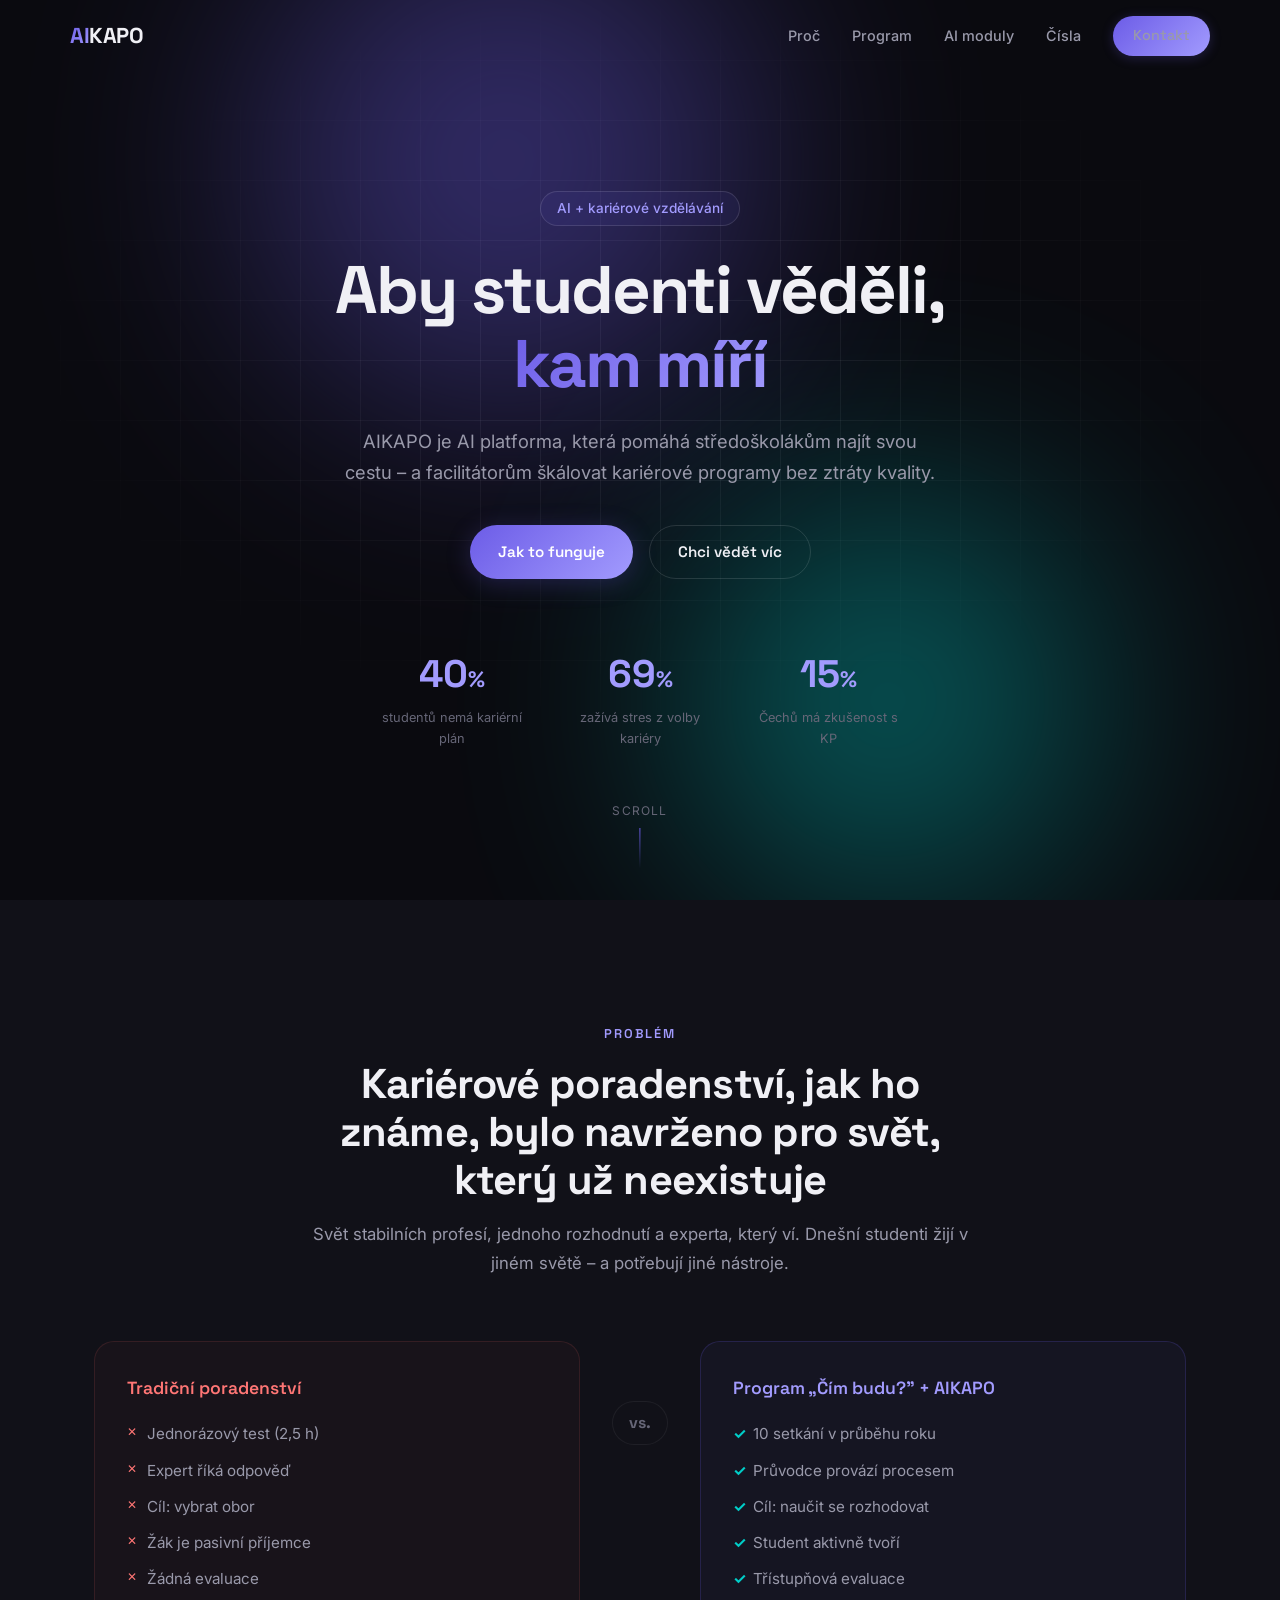
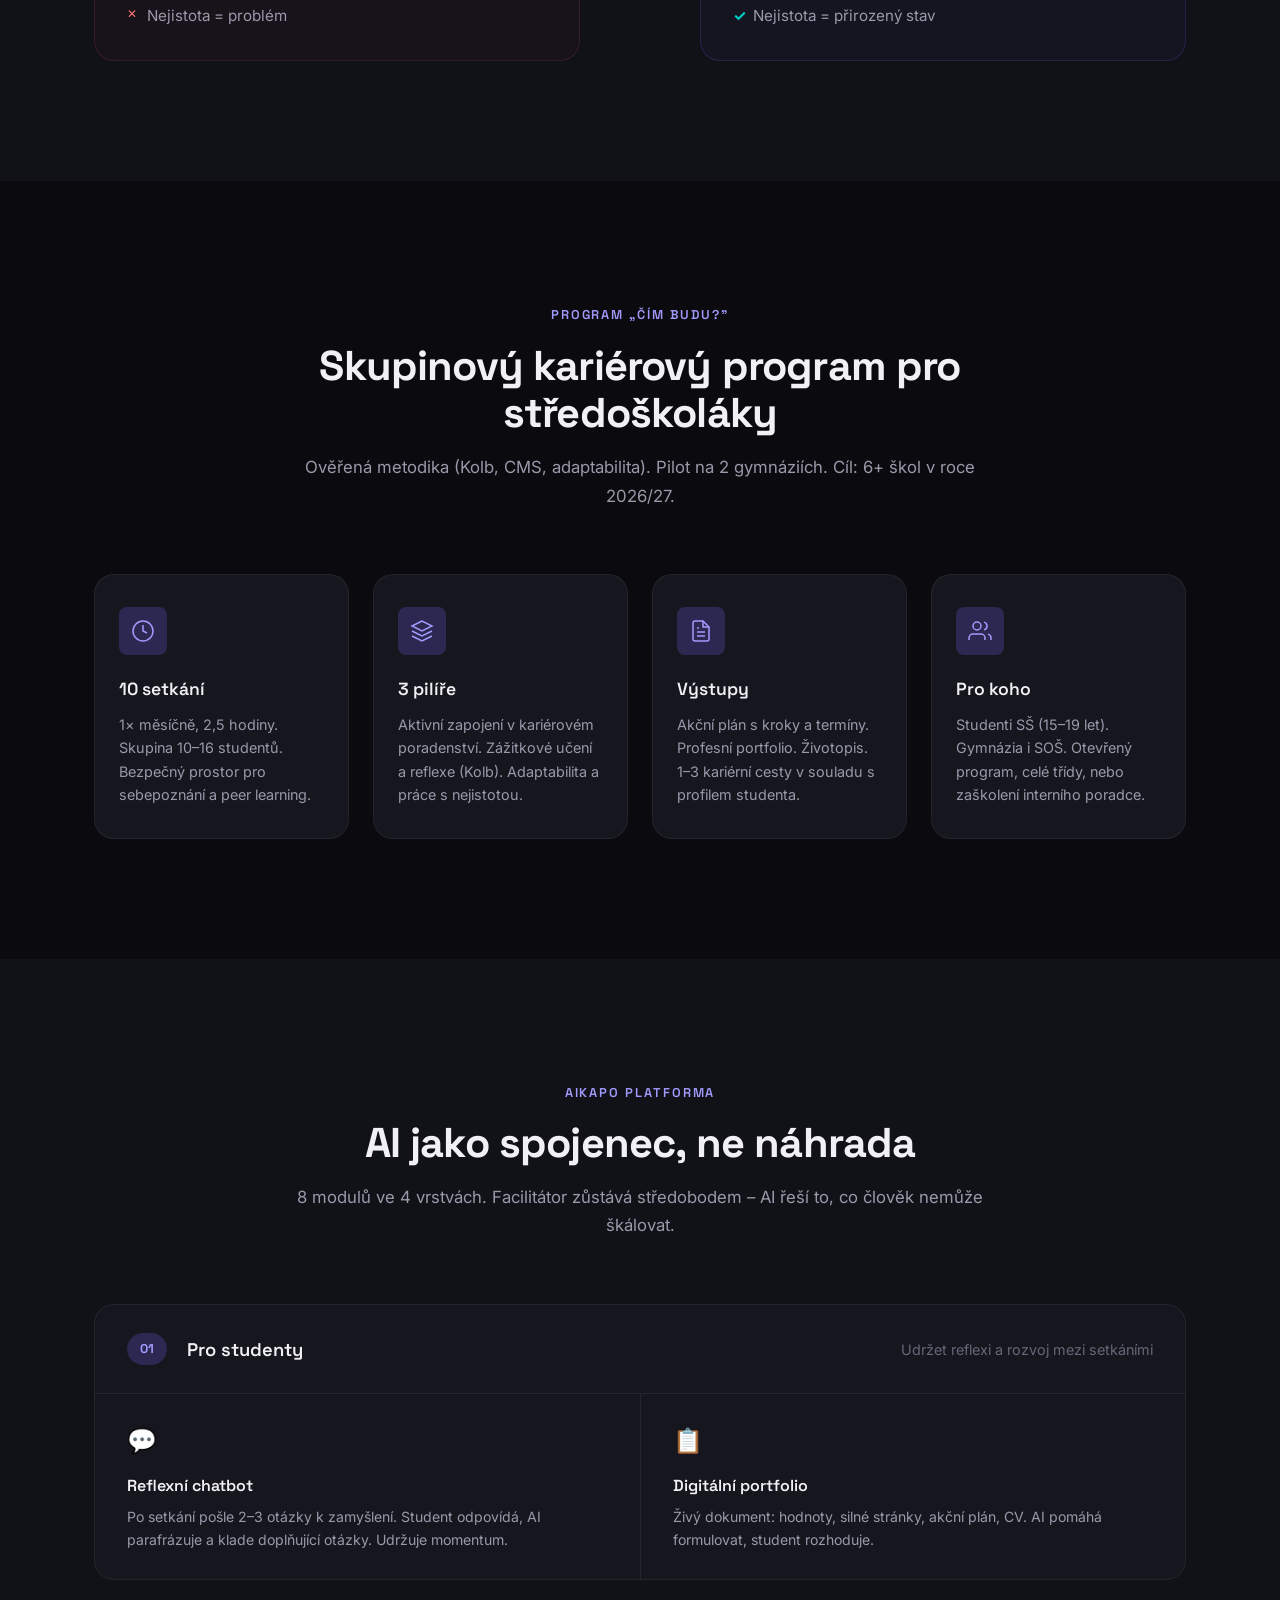
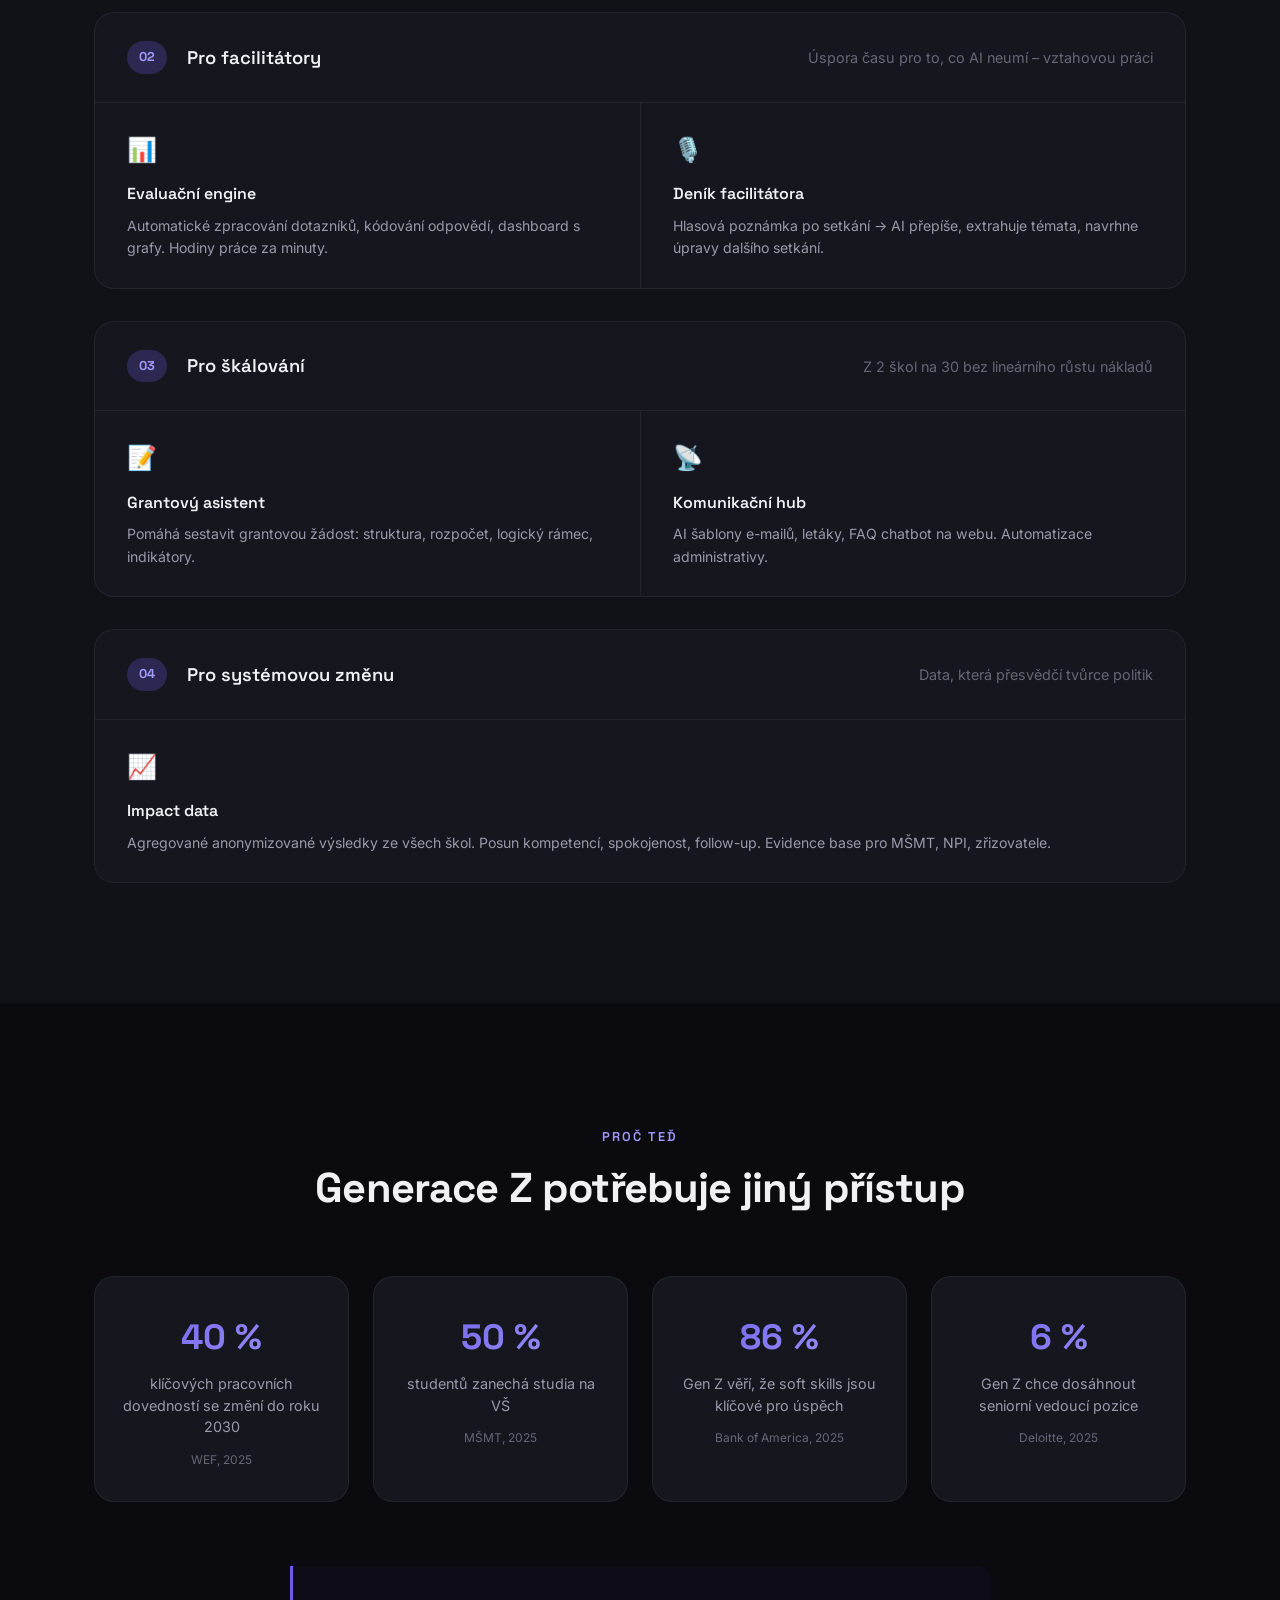
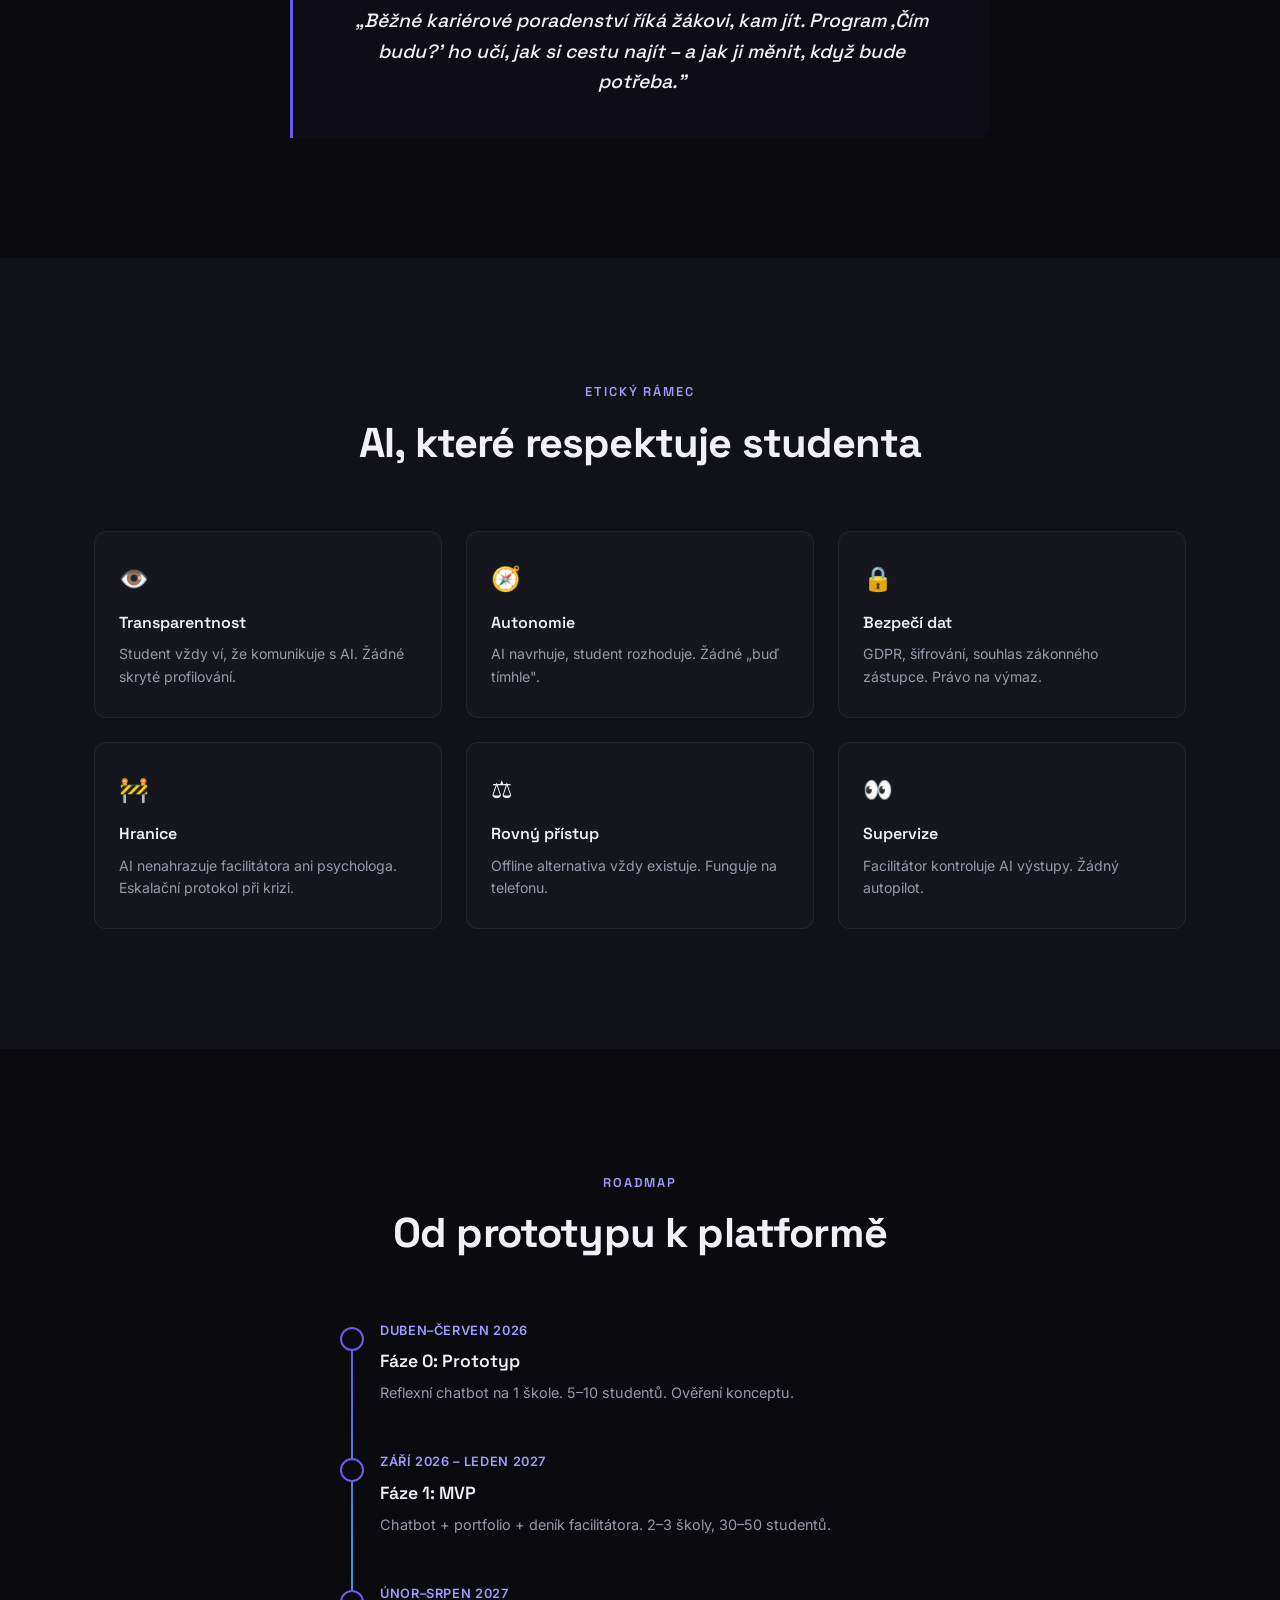
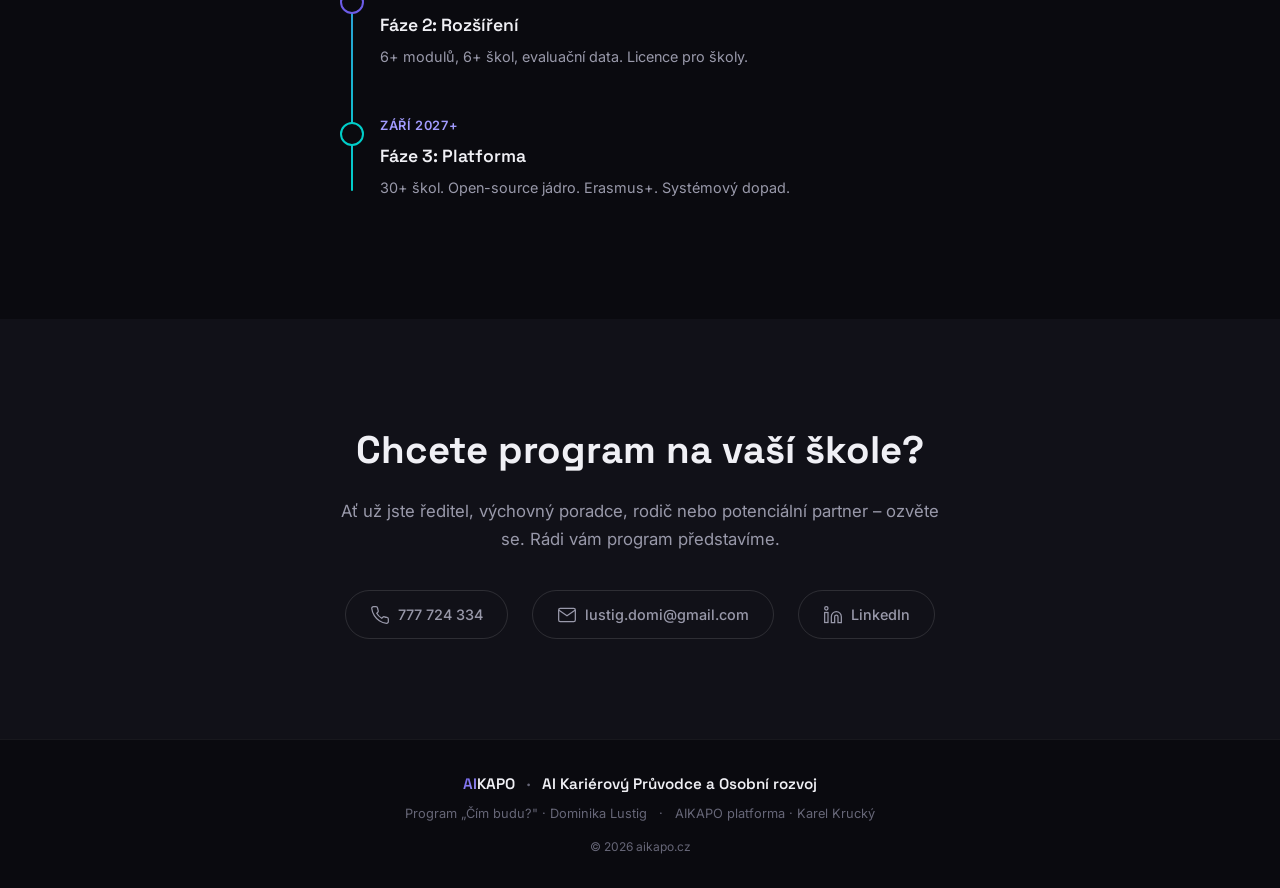
==== index.html @ 7b420b59 "Initial public site: landing + Knowledge Graph Made-with: Cursor" ====
<!DOCTYPE html>
<html lang="cs">

<head>
  <meta charset="UTF-8">
  <meta name="viewport" content="width=device-width, initial-scale=1.0">
  <title>AIKAPO – AI Kariérový Průvodce</title>
  <meta name="description"
    content="AI platforma pro kariérové vzdělávání středoškoláků. Reflexní chatbot, digitální portfolio, evaluace – vše pro program Čím budu? a další.">
  <link rel="preconnect" href="https://fonts.googleapis.com">
  <link rel="preconnect" href="https://fonts.gstatic.com" crossorigin>
  <link
    href="https://fonts.googleapis.com/css2?family=Space+Grotesk:wght@400;500;600;700&family=Inter:wght@400;500;600&display=swap"
    rel="stylesheet">
  <link rel="stylesheet" href="style.css">
</head>

<body>

  <!-- NAV -->
  <nav class="nav" id="nav">
    <div class="nav__inner">
      <a href="#" class="nav__logo">
        <span class="nav__logo-ai">AI</span>KAPO
      </a>
      <div class="nav__links">
        <a href="#problem">Proč</a>
        <a href="#program">Program</a>
        <a href="#moduly">AI moduly</a>
        <a href="#cisla">Čísla</a>
        <a href="#kontakt" class="btn btn--sm">Kontakt</a>
      </div>
      <button class="nav__burger" id="burger" aria-label="Menu">
        <span></span><span></span><span></span>
      </button>
    </div>
    <div class="nav__mobile" id="mobileMenu">
      <a href="#problem">Proč</a>
      <a href="#program">Program</a>
      <a href="#moduly">AI moduly</a>
      <a href="#cisla">Čísla</a>
      <a href="#kontakt">Kontakt</a>
    </div>
  </nav>

  <!-- HERO -->
  <header class="hero" id="hero">
    <div class="hero__bg">
      <div class="hero__grid"></div>
      <div class="hero__glow hero__glow--1"></div>
      <div class="hero__glow hero__glow--2"></div>
    </div>
    <div class="hero__content">
      <div class="hero__badge fade-up">AI + kariérové vzdělávání</div>
      <h1 class="hero__title fade-up">
        Aby studenti věděli,<br>
        <span class="hero__title--accent">kam míří</span>
      </h1>
      <p class="hero__sub fade-up">
        AIKAPO je AI platforma, která pomáhá středoškolákům najít svou cestu – a facilitátorům škálovat kariérové
        programy bez ztráty kvality.
      </p>
      <div class="hero__cta fade-up">
        <a href="#moduly" class="btn btn--primary">Jak to funguje</a>
        <a href="#kontakt" class="btn btn--outline">Chci vědět víc</a>
      </div>
      <div class="hero__stats fade-up">
        <div class="hero__stat">
          <span class="hero__stat-num" data-count="40">0</span><span class="hero__stat-pct">%</span>
          <span class="hero__stat-label">studentů nemá kariérní plán</span>
        </div>
        <div class="hero__stat">
          <span class="hero__stat-num" data-count="69">0</span><span class="hero__stat-pct">%</span>
          <span class="hero__stat-label">zažívá stres z volby kariéry</span>
        </div>
        <div class="hero__stat">
          <span class="hero__stat-num" data-count="15">0</span><span class="hero__stat-pct">%</span>
          <span class="hero__stat-label">Čechů má zkušenost s KP</span>
        </div>
      </div>
    </div>
    <div class="hero__scroll">
      <span>Scroll</span>
      <div class="hero__scroll-line"></div>
    </div>
  </header>

  <!-- PROBLEM -->
  <section class="section section--dark" id="problem">
    <div class="container">
      <div class="section__header fade-up">
        <span class="section__label">Problém</span>
        <h2 class="section__title">Kariérové poradenství, jak ho známe, bylo navrženo pro svět, který už neexistuje</h2>
        <p class="section__sub">Svět stabilních profesí, jednoho rozhodnutí a experta, který ví. Dnešní studenti žijí v
          jiném světě – a potřebují jiné nástroje.</p>
      </div>
      <div class="compare fade-up">
        <div class="compare__col compare__col--old">
          <h3 class="compare__heading">Tradiční poradenství</h3>
          <ul class="compare__list">
            <li>Jednorázový test (2,5 h)</li>
            <li>Expert říká odpověď</li>
            <li>Cíl: vybrat obor</li>
            <li>Žák je pasivní příjemce</li>
            <li>Žádná evaluace</li>
            <li>Nejistota = problém</li>
          </ul>
        </div>
        <div class="compare__divider">
          <span>vs.</span>
        </div>
        <div class="compare__col compare__col--new">
          <h3 class="compare__heading">Program „Čím budu?" + AIKAPO</h3>
          <ul class="compare__list">
            <li>10 setkání v průběhu roku</li>
            <li>Průvodce provází procesem</li>
            <li>Cíl: naučit se rozhodovat</li>
            <li>Student aktivně tvoří</li>
            <li>Třístupňová evaluace</li>
            <li>Nejistota = přirozený stav</li>
          </ul>
        </div>
      </div>
    </div>
  </section>

  <!-- PROGRAM -->
  <section class="section" id="program">
    <div class="container">
      <div class="section__header fade-up">
        <span class="section__label">Program „Čím budu?"</span>
        <h2 class="section__title">Skupinový kariérový program pro středoškoláky</h2>
        <p class="section__sub">Ověřená metodika (Kolb, CMS, adaptabilita). Pilot na 2 gymnáziích. Cíl: 6+ škol v roce
          2026/27.</p>
      </div>
      <div class="pillars fade-up">
        <div class="pillar">
          <div class="pillar__icon">
            <svg viewBox="0 0 24 24" fill="none" stroke="currentColor" stroke-width="1.5">
              <circle cx="12" cy="12" r="10" />
              <path d="M12 6v6l4 2" />
            </svg>
          </div>
          <h3 class="pillar__title">10 setkání</h3>
          <p class="pillar__text">1× měsíčně, 2,5 hodiny. Skupina 10–16 studentů. Bezpečný prostor pro sebepoznání a
            peer learning.</p>
        </div>
        <div class="pillar">
          <div class="pillar__icon">
            <svg viewBox="0 0 24 24" fill="none" stroke="currentColor" stroke-width="1.5">
              <path d="M12 2L2 7l10 5 10-5-10-5z" />
              <path d="M2 17l10 5 10-5" />
              <path d="M2 12l10 5 10-5" />
            </svg>
          </div>
          <h3 class="pillar__title">3 pilíře</h3>
          <p class="pillar__text">Aktivní zapojení v kariérovém poradenství. Zážitkové učení a reflexe (Kolb).
            Adaptabilita a práce s nejistotou.</p>
        </div>
        <div class="pillar">
          <div class="pillar__icon">
            <svg viewBox="0 0 24 24" fill="none" stroke="currentColor" stroke-width="1.5">
              <path d="M14 2H6a2 2 0 0 0-2 2v16a2 2 0 0 0 2 2h12a2 2 0 0 0 2-2V8z" />
              <path d="M14 2v6h6" />
              <path d="M16 13H8" />
              <path d="M16 17H8" />
              <path d="M10 9H8" />
            </svg>
          </div>
          <h3 class="pillar__title">Výstupy</h3>
          <p class="pillar__text">Akční plán s kroky a termíny. Profesní portfolio. Životopis. 1–3 kariérní cesty v
            souladu s profilem studenta.</p>
        </div>
        <div class="pillar">
          <div class="pillar__icon">
            <svg viewBox="0 0 24 24" fill="none" stroke="currentColor" stroke-width="1.5">
              <path d="M17 21v-2a4 4 0 0 0-4-4H5a4 4 0 0 0-4 4v2" />
              <circle cx="9" cy="7" r="4" />
              <path d="M23 21v-2a4 4 0 0 0-3-3.87" />
              <path d="M16 3.13a4 4 0 0 1 0 7.75" />
            </svg>
          </div>
          <h3 class="pillar__title">Pro koho</h3>
          <p class="pillar__text">Studenti SŠ (15–19 let). Gymnázia i SOŠ. Otevřený program, celé třídy, nebo zaškolení
            interního poradce.</p>
        </div>
      </div>
    </div>
  </section>

  <!-- AIKAPO MODULY -->
  <section class="section section--dark" id="moduly">
    <div class="container">
      <div class="section__header fade-up">
        <span class="section__label">AIKAPO platforma</span>
        <h2 class="section__title">AI jako spojenec, ne náhrada</h2>
        <p class="section__sub">8 modulů ve 4 vrstvách. Facilitátor zůstává středobodem – AI řeší to, co člověk nemůže
          škálovat.</p>
      </div>

      <div class="layers fade-up">
        <!-- Vrstva 1 -->
        <div class="layer">
          <div class="layer__header">
            <span class="layer__num">01</span>
            <h3 class="layer__title">Pro studenty</h3>
            <p class="layer__desc">Udržet reflexi a rozvoj mezi setkáními</p>
          </div>
          <div class="layer__modules">
            <div class="module">
              <div class="module__icon">💬</div>
              <h4 class="module__title">Reflexní chatbot</h4>
              <p class="module__text">Po setkání pošle 2–3 otázky k zamyšlení. Student odpovídá, AI parafrázuje a klade
                doplňující otázky. Udržuje momentum.</p>
            </div>
            <div class="module">
              <div class="module__icon">📋</div>
              <h4 class="module__title">Digitální portfolio</h4>
              <p class="module__text">Živý dokument: hodnoty, silné stránky, akční plán, CV. AI pomáhá formulovat,
                student rozhoduje.</p>
            </div>
          </div>
        </div>

        <!-- Vrstva 2 -->
        <div class="layer">
          <div class="layer__header">
            <span class="layer__num">02</span>
            <h3 class="layer__title">Pro facilitátory</h3>
            <p class="layer__desc">Úspora času pro to, co AI neumí – vztahovou práci</p>
          </div>
          <div class="layer__modules">
            <div class="module">
              <div class="module__icon">📊</div>
              <h4 class="module__title">Evaluační engine</h4>
              <p class="module__text">Automatické zpracování dotazníků, kódování odpovědí, dashboard s grafy. Hodiny
                práce za minuty.</p>
            </div>
            <div class="module">
              <div class="module__icon">🎙️</div>
              <h4 class="module__title">Deník facilitátora</h4>
              <p class="module__text">Hlasová poznámka po setkání → AI přepíše, extrahuje témata, navrhne úpravy dalšího
                setkání.</p>
            </div>
          </div>
        </div>

        <!-- Vrstva 3 -->
        <div class="layer">
          <div class="layer__header">
            <span class="layer__num">03</span>
            <h3 class="layer__title">Pro škálování</h3>
            <p class="layer__desc">Z 2 škol na 30 bez lineárního růstu nákladů</p>
          </div>
          <div class="layer__modules">
            <div class="module">
              <div class="module__icon">📝</div>
              <h4 class="module__title">Grantový asistent</h4>
              <p class="module__text">Pomáhá sestavit grantovou žádost: struktura, rozpočet, logický rámec, indikátory.
              </p>
            </div>
            <div class="module">
              <div class="module__icon">📡</div>
              <h4 class="module__title">Komunikační hub</h4>
              <p class="module__text">AI šablony e-mailů, letáky, FAQ chatbot na webu. Automatizace administrativy.</p>
            </div>
          </div>
        </div>

        <!-- Vrstva 4 -->
        <div class="layer">
          <div class="layer__header">
            <span class="layer__num">04</span>
            <h3 class="layer__title">Pro systémovou změnu</h3>
            <p class="layer__desc">Data, která přesvědčí tvůrce politik</p>
          </div>
          <div class="layer__modules">
            <div class="module module--wide">
              <div class="module__icon">📈</div>
              <h4 class="module__title">Impact data</h4>
              <p class="module__text">Agregované anonymizované výsledky ze všech škol. Posun kompetencí, spokojenost,
                follow-up. Evidence base pro MŠMT, NPI, zřizovatele.</p>
            </div>
          </div>
        </div>
      </div>
    </div>
  </section>

  <!-- ČÍSLA / STATS -->
  <section class="section" id="cisla">
    <div class="container">
      <div class="section__header fade-up">
        <span class="section__label">Proč teď</span>
        <h2 class="section__title">Generace Z potřebuje jiný přístup</h2>
      </div>
      <div class="stats-grid fade-up">
        <div class="stat-card">
          <div class="stat-card__num">40 %</div>
          <div class="stat-card__text">klíčových pracovních dovedností se změní do roku 2030</div>
          <div class="stat-card__source">WEF, 2025</div>
        </div>
        <div class="stat-card">
          <div class="stat-card__num">50 %</div>
          <div class="stat-card__text">studentů zanechá studia na VŠ</div>
          <div class="stat-card__source">MŠMT, 2025</div>
        </div>
        <div class="stat-card">
          <div class="stat-card__num">86 %</div>
          <div class="stat-card__text">Gen Z věří, že soft skills jsou klíčové pro úspěch</div>
          <div class="stat-card__source">Bank of America, 2025</div>
        </div>
        <div class="stat-card">
          <div class="stat-card__num">6 %</div>
          <div class="stat-card__text">Gen Z chce dosáhnout seniorní vedoucí pozice</div>
          <div class="stat-card__source">Deloitte, 2025</div>
        </div>
      </div>

      <blockquote class="quote fade-up">
        <p>„Běžné kariérové poradenství říká žákovi, kam jít. Program ‚Čím budu?' ho učí, jak si cestu najít – a jak ji
          měnit, když bude potřeba."</p>
      </blockquote>
    </div>
  </section>

  <!-- ETIKA -->
  <section class="section section--dark" id="etika">
    <div class="container">
      <div class="section__header fade-up">
        <span class="section__label">Etický rámec</span>
        <h2 class="section__title">AI, které respektuje studenta</h2>
      </div>
      <div class="ethics-grid fade-up">
        <div class="ethic">
          <div class="ethic__icon">👁️</div>
          <h4>Transparentnost</h4>
          <p>Student vždy ví, že komunikuje s AI. Žádné skryté profilování.</p>
        </div>
        <div class="ethic">
          <div class="ethic__icon">🧭</div>
          <h4>Autonomie</h4>
          <p>AI navrhuje, student rozhoduje. Žádné „buď tímhle".</p>
        </div>
        <div class="ethic">
          <div class="ethic__icon">🔒</div>
          <h4>Bezpečí dat</h4>
          <p>GDPR, šifrování, souhlas zákonného zástupce. Právo na výmaz.</p>
        </div>
        <div class="ethic">
          <div class="ethic__icon">🚧</div>
          <h4>Hranice</h4>
          <p>AI nenahrazuje facilitátora ani psychologa. Eskalační protokol při krizi.</p>
        </div>
        <div class="ethic">
          <div class="ethic__icon">⚖️</div>
          <h4>Rovný přístup</h4>
          <p>Offline alternativa vždy existuje. Funguje na telefonu.</p>
        </div>
        <div class="ethic">
          <div class="ethic__icon">👀</div>
          <h4>Supervize</h4>
          <p>Facilitátor kontroluje AI výstupy. Žádný autopilot.</p>
        </div>
      </div>
    </div>
  </section>

  <!-- ROADMAP -->
  <section class="section" id="roadmap">
    <div class="container">
      <div class="section__header fade-up">
        <span class="section__label">Roadmap</span>
        <h2 class="section__title">Od prototypu k platformě</h2>
      </div>
      <div class="timeline fade-up">
        <div class="timeline__item">
          <div class="timeline__dot"></div>
          <div class="timeline__content">
            <span class="timeline__date">Duben–červen 2026</span>
            <h4>Fáze 0: Prototyp</h4>
            <p>Reflexní chatbot na 1 škole. 5–10 studentů. Ověření konceptu.</p>
          </div>
        </div>
        <div class="timeline__item">
          <div class="timeline__dot"></div>
          <div class="timeline__content">
            <span class="timeline__date">Září 2026 – leden 2027</span>
            <h4>Fáze 1: MVP</h4>
            <p>Chatbot + portfolio + deník facilitátora. 2–3 školy, 30–50 studentů.</p>
          </div>
        </div>
        <div class="timeline__item">
          <div class="timeline__dot"></div>
          <div class="timeline__content">
            <span class="timeline__date">Únor–srpen 2027</span>
            <h4>Fáze 2: Rozšíření</h4>
            <p>6+ modulů, 6+ škol, evaluační data. Licence pro školy.</p>
          </div>
        </div>
        <div class="timeline__item">
          <div class="timeline__dot"></div>
          <div class="timeline__content">
            <span class="timeline__date">Září 2027+</span>
            <h4>Fáze 3: Platforma</h4>
            <p>30+ škol. Open-source jádro. Erasmus+. Systémový dopad.</p>
          </div>
        </div>
      </div>
    </div>
  </section>

  <!-- KONTAKT -->
  <section class="section section--dark section--cta" id="kontakt">
    <div class="container">
      <div class="cta-block fade-up">
        <h2 class="cta-block__title">Chcete program na vaší škole?</h2>
        <p class="cta-block__text">Ať už jste ředitel, výchovný poradce, rodič nebo potenciální partner – ozvěte se.
          Rádi vám program představíme.</p>
        <div class="cta-block__contacts">
          <a href="tel:+420777724334" class="cta-contact">
            <svg viewBox="0 0 24 24" fill="none" stroke="currentColor" stroke-width="1.5" width="20" height="20">
              <path
                d="M22 16.92v3a2 2 0 0 1-2.18 2 19.79 19.79 0 0 1-8.63-3.07 19.5 19.5 0 0 1-6-6 19.79 19.79 0 0 1-3.07-8.67A2 2 0 0 1 4.11 2h3a2 2 0 0 1 2 1.72 12.84 12.84 0 0 0 .7 2.81 2 2 0 0 1-.45 2.11L8.09 9.91a16 16 0 0 0 6 6l1.27-1.27a2 2 0 0 1 2.11-.45 12.84 12.84 0 0 0 2.81.7A2 2 0 0 1 22 16.92z" />
            </svg>
            777 724 334
          </a>
          <a href="mailto:lustig.domi@gmail.com" class="cta-contact">
            <svg viewBox="0 0 24 24" fill="none" stroke="currentColor" stroke-width="1.5" width="20" height="20">
              <path d="M4 4h16c1.1 0 2 .9 2 2v12c0 1.1-.9 2-2 2H4c-1.1 0-2-.9-2-2V6c0-1.1.9-2 2-2z" />
              <polyline points="22,6 12,13 2,6" />
            </svg>
            lustig.domi@gmail.com
          </a>
          <a href="https://www.linkedin.com/in/dominika-lustig" target="_blank" class="cta-contact">
            <svg viewBox="0 0 24 24" fill="none" stroke="currentColor" stroke-width="1.5" width="20" height="20">
              <path d="M16 8a6 6 0 0 1 6 6v7h-4v-7a2 2 0 0 0-2-2 2 2 0 0 0-2 2v7h-4v-7a6 6 0 0 1 6-6z" />
              <rect x="2" y="9" width="4" height="12" />
              <circle cx="4" cy="4" r="2" />
            </svg>
            LinkedIn
          </a>
        </div>
      </div>
    </div>
  </section>

  <!-- FOOTER -->
  <footer class="footer">
    <div class="container footer__inner">
      <div class="footer__brand">
        <span class="nav__logo-ai">AI</span>KAPO
        <span class="footer__sep">·</span>
        <span>AI Kariérový Průvodce a Osobní rozvoj</span>
      </div>
      <div class="footer__meta">
        <span>Program „Čím budu?" · Dominika Lustig</span>
        <span class="footer__sep">·</span>
        <span>AIKAPO platforma · Karel Krucký</span>
      </div>
      <div class="footer__copy">&copy; 2026 aikapo.cz</div>
    </div>
  </footer>

  <script src="script.js"></script>
</body>

</html>
---- style.css ----
/* ============================================
   AIKAPO – Landing Page Styles
   Modern dark theme with AI/tech aesthetic
   ============================================ */

:root {
  --bg-primary: #0a0a0f;
  --bg-secondary: #111118;
  --bg-card: #16161f;
  --bg-card-hover: #1c1c28;

  --text-primary: #f0f0f5;
  --text-secondary: #9999aa;
  --text-muted: #666677;

  --accent: #6c5ce7;
  --accent-light: #a29bfe;
  --accent-glow: rgba(108, 92, 231, 0.25);
  --accent-gradient: linear-gradient(135deg, #6c5ce7, #a29bfe);

  --green: #00cec9;
  --green-glow: rgba(0, 206, 201, 0.2);

  --border: rgba(255, 255, 255, 0.06);
  --border-hover: rgba(255, 255, 255, 0.12);

  --radius: 12px;
  --radius-lg: 20px;
  --radius-sm: 8px;

  --font-display: 'Space Grotesk', system-ui, sans-serif;
  --font-body: 'Inter', system-ui, sans-serif;

  --max-width: 1140px;
  --section-pad: 120px;
}

*,
*::before,
*::after {
  margin: 0;
  padding: 0;
  box-sizing: border-box;
}

html {
  scroll-behavior: smooth;
  -webkit-font-smoothing: antialiased;
  -moz-osx-font-smoothing: grayscale;
}

body {
  font-family: var(--font-body);
  background: var(--bg-primary);
  color: var(--text-primary);
  line-height: 1.6;
  overflow-x: hidden;
}

a {
  color: inherit;
  text-decoration: none;
}

img {
  max-width: 100%;
  display: block;
}

.container {
  max-width: var(--max-width);
  margin: 0 auto;
  padding: 0 24px;
}

/* ---- NAV ---- */

.nav {
  position: fixed;
  top: 0;
  left: 0;
  right: 0;
  z-index: 100;
  padding: 0 24px;
  transition: background 0.3s, backdrop-filter 0.3s, box-shadow 0.3s;
}

.nav--scrolled {
  background: rgba(10, 10, 15, 0.85);
  backdrop-filter: blur(20px);
  box-shadow: 0 1px 0 var(--border);
}

.nav__inner {
  max-width: var(--max-width);
  margin: 0 auto;
  display: flex;
  align-items: center;
  justify-content: space-between;
  height: 72px;
}

.nav__logo {
  font-family: var(--font-display);
  font-size: 1.35rem;
  font-weight: 700;
  letter-spacing: -0.02em;
}

.nav__logo-ai {
  background: var(--accent-gradient);
  -webkit-background-clip: text;
  -webkit-text-fill-color: transparent;
  background-clip: text;
}

.nav__links {
  display: flex;
  align-items: center;
  gap: 32px;
}

.nav__links a {
  font-size: 0.9rem;
  color: var(--text-secondary);
  transition: color 0.2s;
  font-weight: 500;
}

.nav__links a:hover {
  color: var(--text-primary);
}

.nav__burger {
  display: none;
  flex-direction: column;
  gap: 5px;
  background: none;
  border: none;
  cursor: pointer;
  padding: 4px;
}

.nav__burger span {
  display: block;
  width: 22px;
  height: 2px;
  background: var(--text-primary);
  border-radius: 2px;
  transition: transform 0.3s, opacity 0.3s;
}

.nav__burger.active span:nth-child(1) {
  transform: translateY(7px) rotate(45deg);
}

.nav__burger.active span:nth-child(2) {
  opacity: 0;
}

.nav__burger.active span:nth-child(3) {
  transform: translateY(-7px) rotate(-45deg);
}

.nav__mobile {
  display: none;
  flex-direction: column;
  gap: 16px;
  padding: 24px;
  background: var(--bg-secondary);
  border-top: 1px solid var(--border);
}

.nav__mobile.active {
  display: flex;
}

.nav__mobile a {
  font-size: 1rem;
  color: var(--text-secondary);
  font-weight: 500;
}

/* ---- BUTTONS ---- */

.btn {
  display: inline-flex;
  align-items: center;
  gap: 8px;
  font-family: var(--font-display);
  font-weight: 600;
  font-size: 0.95rem;
  border-radius: 50px;
  padding: 14px 28px;
  transition: all 0.25s;
  cursor: pointer;
  border: none;
}

.btn--primary {
  background: var(--accent-gradient);
  color: #fff;
  box-shadow: 0 4px 24px var(--accent-glow);
}

.btn--primary:hover {
  transform: translateY(-2px);
  box-shadow: 0 8px 32px var(--accent-glow);
}

.btn--outline {
  background: transparent;
  color: var(--text-primary);
  border: 1px solid var(--border-hover);
}

.btn--outline:hover {
  border-color: var(--accent-light);
  color: var(--accent-light);
}

.btn--sm {
  padding: 8px 20px;
  font-size: 0.85rem;
  background: var(--accent-gradient);
  color: #fff;
  border-radius: 50px;
  box-shadow: 0 2px 12px var(--accent-glow);
}

.btn--sm:hover {
  transform: translateY(-1px);
  box-shadow: 0 4px 20px var(--accent-glow);
}

/* ---- HERO ---- */

.hero {
  position: relative;
  min-height: 100vh;
  display: flex;
  align-items: center;
  justify-content: center;
  padding: 120px 24px 80px;
  overflow: hidden;
}

.hero__bg {
  position: absolute;
  inset: 0;
  z-index: 0;
}

.hero__grid {
  position: absolute;
  inset: 0;
  background-image:
    linear-gradient(var(--border) 1px, transparent 1px),
    linear-gradient(90deg, var(--border) 1px, transparent 1px);
  background-size: 60px 60px;
  mask-image: radial-gradient(ellipse 70% 60% at 50% 40%, black 20%, transparent 70%);
  -webkit-mask-image: radial-gradient(ellipse 70% 60% at 50% 40%, black 20%, transparent 70%);
}

.hero__glow {
  position: absolute;
  border-radius: 50%;
  filter: blur(120px);
  opacity: 0.4;
}

.hero__glow--1 {
  width: 500px;
  height: 500px;
  background: var(--accent);
  top: -10%;
  left: 20%;
  animation: float 12s ease-in-out infinite;
}

.hero__glow--2 {
  width: 400px;
  height: 400px;
  background: var(--green);
  bottom: 0;
  right: 15%;
  animation: float 15s ease-in-out infinite reverse;
}

@keyframes float {

  0%,
  100% {
    transform: translate(0, 0);
  }

  50% {
    transform: translate(30px, -20px);
  }
}

.hero__content {
  position: relative;
  z-index: 1;
  text-align: center;
  max-width: 800px;
}

.hero__badge {
  display: inline-block;
  padding: 6px 16px;
  border-radius: 50px;
  border: 1px solid var(--border-hover);
  font-size: 0.85rem;
  color: var(--accent-light);
  font-weight: 500;
  margin-bottom: 28px;
  background: rgba(108, 92, 231, 0.08);
}

.hero__title {
  font-family: var(--font-display);
  font-size: clamp(2.5rem, 6vw, 4.2rem);
  font-weight: 700;
  line-height: 1.1;
  letter-spacing: -0.03em;
  margin-bottom: 24px;
}

.hero__title--accent {
  background: var(--accent-gradient);
  -webkit-background-clip: text;
  -webkit-text-fill-color: transparent;
  background-clip: text;
}

.hero__sub {
  font-size: 1.15rem;
  color: var(--text-secondary);
  max-width: 600px;
  margin: 0 auto 36px;
  line-height: 1.7;
}

.hero__cta {
  display: flex;
  gap: 16px;
  justify-content: center;
  flex-wrap: wrap;
  margin-bottom: 64px;
}

.hero__stats {
  display: flex;
  justify-content: center;
  gap: 48px;
  flex-wrap: wrap;
}

.hero__stat {
  text-align: center;
}

.hero__stat-num {
  font-family: var(--font-display);
  font-size: 2.4rem;
  font-weight: 700;
  color: var(--accent-light);
}

.hero__stat-pct {
  font-family: var(--font-display);
  font-size: 1.4rem;
  font-weight: 700;
  color: var(--accent-light);
}

.hero__stat-label {
  display: block;
  font-size: 0.8rem;
  color: var(--text-muted);
  margin-top: 4px;
  max-width: 140px;
}

.hero__scroll {
  position: absolute;
  bottom: 32px;
  left: 50%;
  transform: translateX(-50%);
  display: flex;
  flex-direction: column;
  align-items: center;
  gap: 8px;
  color: var(--text-muted);
  font-size: 0.75rem;
  letter-spacing: 0.1em;
  text-transform: uppercase;
}

.hero__scroll-line {
  width: 1px;
  height: 40px;
  background: linear-gradient(to bottom, var(--accent), transparent);
  animation: scrollPulse 2s ease-in-out infinite;
}

@keyframes scrollPulse {

  0%,
  100% {
    opacity: 1;
    transform: scaleY(1);
  }

  50% {
    opacity: 0.4;
    transform: scaleY(0.6);
  }
}

/* ---- SECTIONS ---- */

.section {
  padding: var(--section-pad) 0;
}

.section--dark {
  background: var(--bg-secondary);
}

.section__header {
  text-align: center;
  max-width: 700px;
  margin: 0 auto 64px;
}

.section__label {
  display: inline-block;
  font-family: var(--font-display);
  font-size: 0.8rem;
  font-weight: 600;
  text-transform: uppercase;
  letter-spacing: 0.15em;
  color: var(--accent-light);
  margin-bottom: 16px;
}

.section__title {
  font-family: var(--font-display);
  font-size: clamp(1.8rem, 4vw, 2.6rem);
  font-weight: 700;
  line-height: 1.15;
  letter-spacing: -0.02em;
  margin-bottom: 16px;
}

.section__sub {
  font-size: 1.05rem;
  color: var(--text-secondary);
  line-height: 1.7;
}

/* ---- COMPARE ---- */

.compare {
  display: grid;
  grid-template-columns: 1fr auto 1fr;
  gap: 32px;
  align-items: start;
}

.compare__col {
  padding: 32px;
  border-radius: var(--radius-lg);
  border: 1px solid var(--border);
}

.compare__col--old {
  background: rgba(255, 100, 100, 0.03);
  border-color: rgba(255, 100, 100, 0.12);
}

.compare__col--new {
  background: rgba(108, 92, 231, 0.05);
  border-color: rgba(108, 92, 231, 0.2);
}

.compare__heading {
  font-family: var(--font-display);
  font-size: 1.1rem;
  font-weight: 600;
  margin-bottom: 20px;
}

.compare__col--old .compare__heading {
  color: #ff7675;
}

.compare__col--new .compare__heading {
  color: var(--accent-light);
}

.compare__list {
  list-style: none;
  display: flex;
  flex-direction: column;
  gap: 12px;
}

.compare__list li {
  font-size: 0.95rem;
  color: var(--text-secondary);
  padding-left: 20px;
  position: relative;
}

.compare__col--old .compare__list li::before {
  content: '✕';
  position: absolute;
  left: 0;
  color: #ff7675;
  font-size: 0.75rem;
}

.compare__col--new .compare__list li::before {
  content: '✓';
  position: absolute;
  left: 0;
  color: var(--green);
  font-weight: 700;
}

.compare__divider {
  display: flex;
  align-items: center;
  justify-content: center;
  padding-top: 60px;
}

.compare__divider span {
  font-family: var(--font-display);
  font-weight: 700;
  font-size: 1rem;
  color: var(--text-muted);
  background: var(--bg-secondary);
  padding: 8px 16px;
  border-radius: 50px;
  border: 1px solid var(--border);
}

/* ---- PILLARS ---- */

.pillars {
  display: grid;
  grid-template-columns: repeat(4, 1fr);
  gap: 24px;
}

.pillar {
  padding: 32px 24px;
  border-radius: var(--radius-lg);
  border: 1px solid var(--border);
  background: var(--bg-card);
  transition: border-color 0.3s, transform 0.3s;
}

.pillar:hover {
  border-color: var(--border-hover);
  transform: translateY(-4px);
}

.pillar__icon {
  width: 48px;
  height: 48px;
  display: flex;
  align-items: center;
  justify-content: center;
  border-radius: var(--radius-sm);
  background: var(--accent-glow);
  color: var(--accent-light);
  margin-bottom: 20px;
}

.pillar__icon svg {
  width: 24px;
  height: 24px;
}

.pillar__title {
  font-family: var(--font-display);
  font-size: 1.1rem;
  font-weight: 600;
  margin-bottom: 10px;
}

.pillar__text {
  font-size: 0.9rem;
  color: var(--text-secondary);
  line-height: 1.6;
}

/* ---- LAYERS & MODULES ---- */

.layers {
  display: flex;
  flex-direction: column;
  gap: 32px;
}

.layer {
  border-radius: var(--radius-lg);
  border: 1px solid var(--border);
  overflow: hidden;
  background: var(--bg-card);
}

.layer__header {
  padding: 28px 32px;
  display: flex;
  align-items: center;
  gap: 20px;
  border-bottom: 1px solid var(--border);
}

.layer__num {
  font-family: var(--font-display);
  font-size: 0.8rem;
  font-weight: 700;
  color: var(--accent-light);
  background: var(--accent-glow);
  padding: 6px 12px;
  border-radius: 50px;
  min-width: 40px;
  text-align: center;
}

.layer__title {
  font-family: var(--font-display);
  font-size: 1.15rem;
  font-weight: 600;
}

.layer__desc {
  font-size: 0.9rem;
  color: var(--text-muted);
  margin-left: auto;
}

.layer__modules {
  display: grid;
  grid-template-columns: repeat(2, 1fr);
  gap: 1px;
  background: var(--border);
}

.module {
  padding: 28px 32px;
  background: var(--bg-card);
  transition: background 0.2s;
}

.module:hover {
  background: var(--bg-card-hover);
}

.module--wide {
  grid-column: 1 / -1;
}

.module__icon {
  font-size: 1.5rem;
  margin-bottom: 12px;
}

.module__title {
  font-family: var(--font-display);
  font-size: 1rem;
  font-weight: 600;
  margin-bottom: 8px;
}

.module__text {
  font-size: 0.88rem;
  color: var(--text-secondary);
  line-height: 1.6;
}

/* ---- STATS GRID ---- */

.stats-grid {
  display: grid;
  grid-template-columns: repeat(4, 1fr);
  gap: 24px;
  margin-bottom: 64px;
}

.stat-card {
  padding: 32px 24px;
  border-radius: var(--radius-lg);
  border: 1px solid var(--border);
  background: var(--bg-card);
  text-align: center;
  transition: border-color 0.3s, transform 0.3s;
}

.stat-card:hover {
  border-color: var(--accent-glow);
  transform: translateY(-4px);
}

.stat-card__num {
  font-family: var(--font-display);
  font-size: 2.2rem;
  font-weight: 700;
  background: var(--accent-gradient);
  -webkit-background-clip: text;
  -webkit-text-fill-color: transparent;
  background-clip: text;
  margin-bottom: 8px;
}

.stat-card__text {
  font-size: 0.9rem;
  color: var(--text-secondary);
  line-height: 1.5;
  margin-bottom: 12px;
}

.stat-card__source {
  font-size: 0.75rem;
  color: var(--text-muted);
}

/* ---- QUOTE ---- */

.quote {
  text-align: center;
  max-width: 700px;
  margin: 0 auto;
  padding: 40px;
  border-left: 3px solid var(--accent);
  border-radius: 0 var(--radius) var(--radius) 0;
  background: rgba(108, 92, 231, 0.04);
}

.quote p {
  font-family: var(--font-display);
  font-size: 1.2rem;
  font-weight: 500;
  line-height: 1.6;
  color: var(--text-primary);
  font-style: italic;
}

/* ---- ETHICS ---- */

.ethics-grid {
  display: grid;
  grid-template-columns: repeat(3, 1fr);
  gap: 24px;
}

.ethic {
  padding: 28px 24px;
  border-radius: var(--radius);
  border: 1px solid var(--border);
  background: var(--bg-card);
  transition: border-color 0.3s;
}

.ethic:hover {
  border-color: var(--border-hover);
}

.ethic__icon {
  font-size: 1.5rem;
  margin-bottom: 12px;
}

.ethic h4 {
  font-family: var(--font-display);
  font-size: 1rem;
  font-weight: 600;
  margin-bottom: 8px;
}

.ethic p {
  font-size: 0.88rem;
  color: var(--text-secondary);
  line-height: 1.6;
}

/* ---- TIMELINE ---- */

.timeline {
  position: relative;
  max-width: 600px;
  margin: 0 auto;
  padding-left: 40px;
}

.timeline::before {
  content: '';
  position: absolute;
  left: 11px;
  top: 8px;
  bottom: 8px;
  width: 2px;
  background: linear-gradient(to bottom, var(--accent), var(--green));
  border-radius: 2px;
}

.timeline__item {
  position: relative;
  padding-bottom: 48px;
}

.timeline__item:last-child {
  padding-bottom: 0;
}

.timeline__dot {
  position: absolute;
  left: -40px;
  top: 6px;
  width: 24px;
  height: 24px;
  border-radius: 50%;
  background: var(--bg-primary);
  border: 2px solid var(--accent);
  z-index: 1;
}

.timeline__item:last-child .timeline__dot {
  border-color: var(--green);
}

.timeline__date {
  font-size: 0.8rem;
  font-weight: 600;
  color: var(--accent-light);
  text-transform: uppercase;
  letter-spacing: 0.05em;
  display: block;
  margin-bottom: 6px;
}

.timeline__content h4 {
  font-family: var(--font-display);
  font-size: 1.1rem;
  font-weight: 600;
  margin-bottom: 6px;
}

.timeline__content p {
  font-size: 0.9rem;
  color: var(--text-secondary);
  line-height: 1.6;
}

/* ---- CTA ---- */

.section--cta {
  padding: 100px 0;
}

.cta-block {
  text-align: center;
  max-width: 600px;
  margin: 0 auto;
}

.cta-block__title {
  font-family: var(--font-display);
  font-size: clamp(1.8rem, 4vw, 2.4rem);
  font-weight: 700;
  margin-bottom: 16px;
}

.cta-block__text {
  font-size: 1.05rem;
  color: var(--text-secondary);
  line-height: 1.7;
  margin-bottom: 36px;
}

.cta-block__contacts {
  display: flex;
  justify-content: center;
  gap: 24px;
  flex-wrap: wrap;
}

.cta-contact {
  display: inline-flex;
  align-items: center;
  gap: 8px;
  padding: 12px 24px;
  border-radius: 50px;
  border: 1px solid var(--border-hover);
  font-size: 0.9rem;
  font-weight: 500;
  color: var(--text-secondary);
  transition: all 0.25s;
}

.cta-contact:hover {
  border-color: var(--accent-light);
  color: var(--accent-light);
  background: var(--accent-glow);
}

.cta-contact svg {
  flex-shrink: 0;
}

/* ---- FOOTER ---- */

.footer {
  padding: 32px 0;
  border-top: 1px solid var(--border);
}

.footer__inner {
  display: flex;
  flex-direction: column;
  align-items: center;
  gap: 8px;
  text-align: center;
}

.footer__brand {
  font-family: var(--font-display);
  font-size: 0.95rem;
  font-weight: 600;
}

.footer__meta {
  font-size: 0.8rem;
  color: var(--text-muted);
}

.footer__sep {
  margin: 0 8px;
  color: var(--text-muted);
}

.footer__copy {
  font-size: 0.75rem;
  color: var(--text-muted);
  margin-top: 4px;
}

/* ---- ANIMATIONS ---- */

.fade-up {
  opacity: 0;
  transform: translateY(30px);
  transition: opacity 0.7s ease, transform 0.7s ease;
}

.fade-up.visible {
  opacity: 1;
  transform: translateY(0);
}

/* ---- RESPONSIVE ---- */

@media (max-width: 900px) {
  :root {
    --section-pad: 80px;
  }

  .nav__links {
    display: none;
  }

  .nav__burger {
    display: flex;
  }

  .compare {
    grid-template-columns: 1fr;
    gap: 16px;
  }

  .compare__divider {
    padding-top: 0;
  }

  .pillars {
    grid-template-columns: repeat(2, 1fr);
  }

  .stats-grid {
    grid-template-columns: repeat(2, 1fr);
  }

  .ethics-grid {
    grid-template-columns: repeat(2, 1fr);
  }

  .layer__header {
    flex-wrap: wrap;
    gap: 8px;
  }

  .layer__desc {
    margin-left: 0;
    width: 100%;
  }

  .layer__modules {
    grid-template-columns: 1fr;
  }
}

@media (max-width: 600px) {
  :root {
    --section-pad: 60px;
  }

  .hero {
    padding: 100px 20px 60px;
  }

  .hero__stats {
    gap: 24px;
  }

  .pillars {
    grid-template-columns: 1fr;
  }

  .stats-grid {
    grid-template-columns: 1fr;
  }

  .ethics-grid {
    grid-template-columns: 1fr;
  }

  .cta-block__contacts {
    flex-direction: column;
    align-items: center;
  }
}
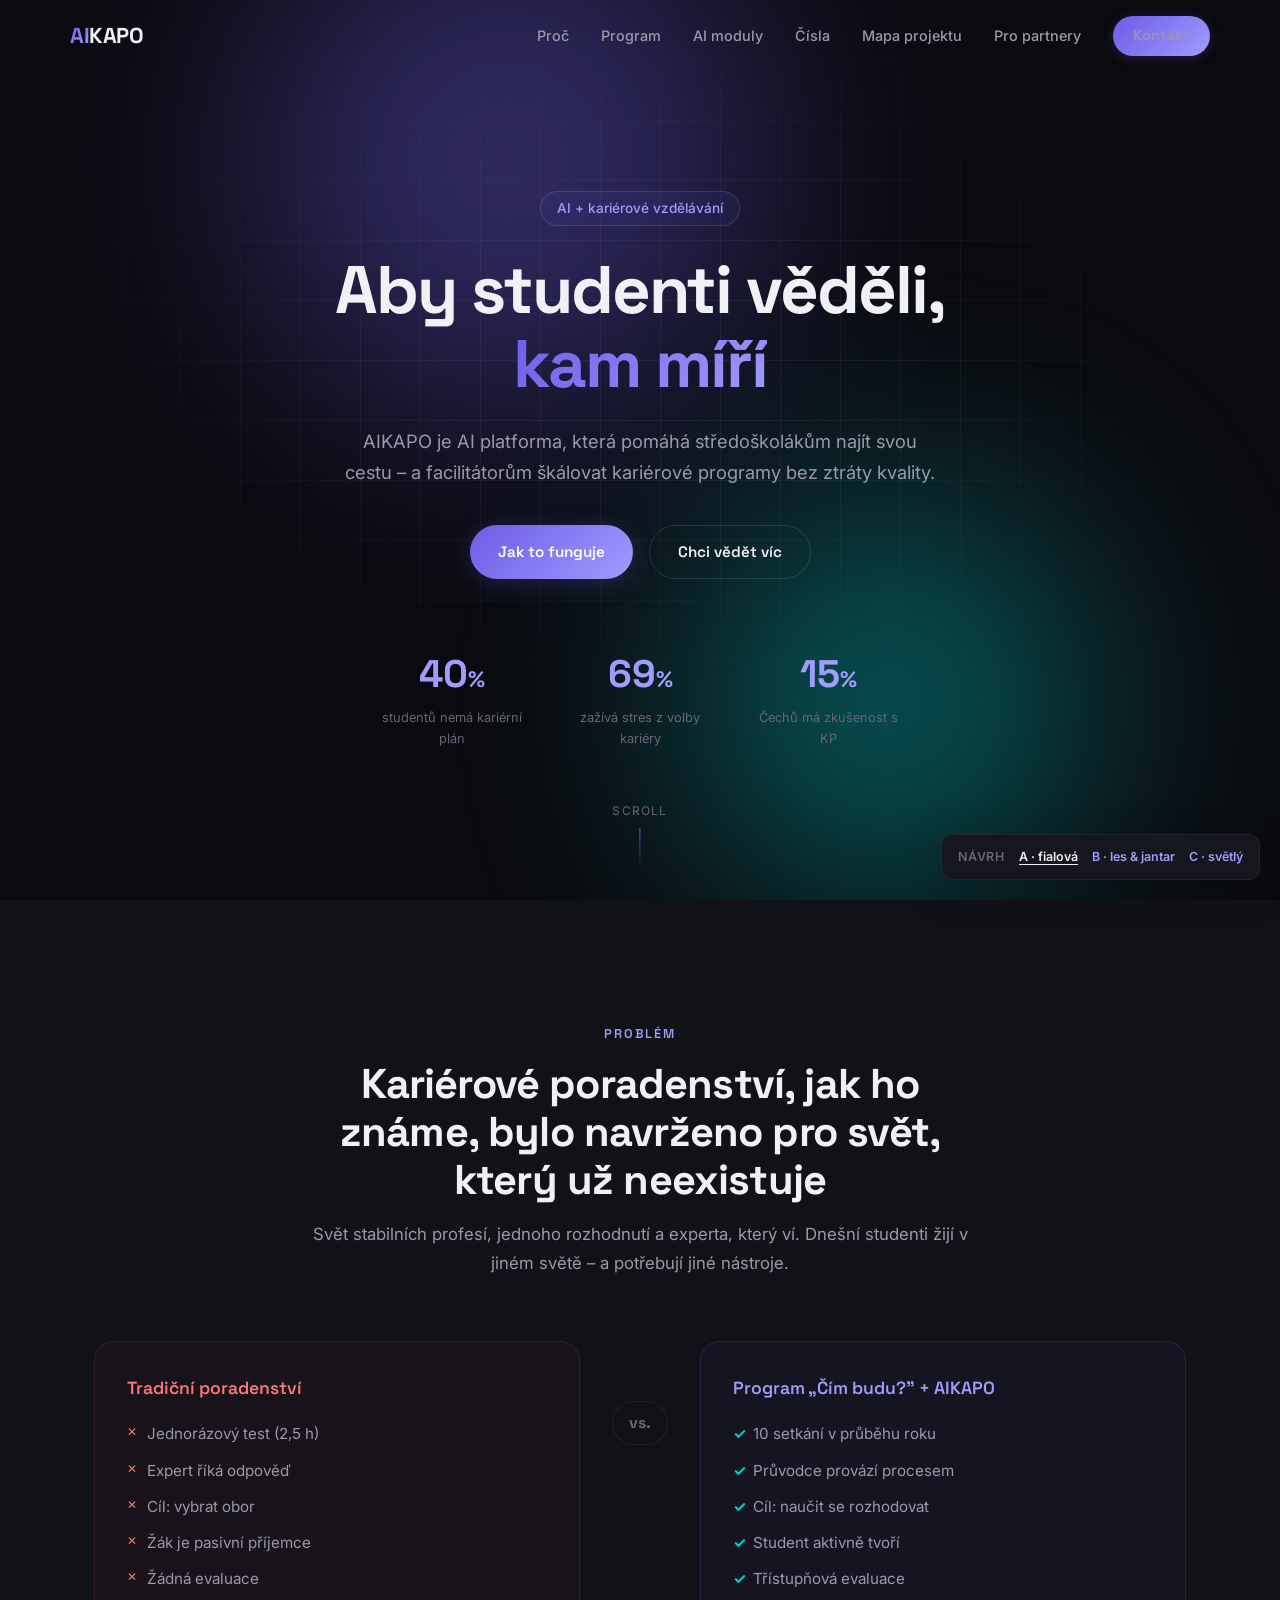
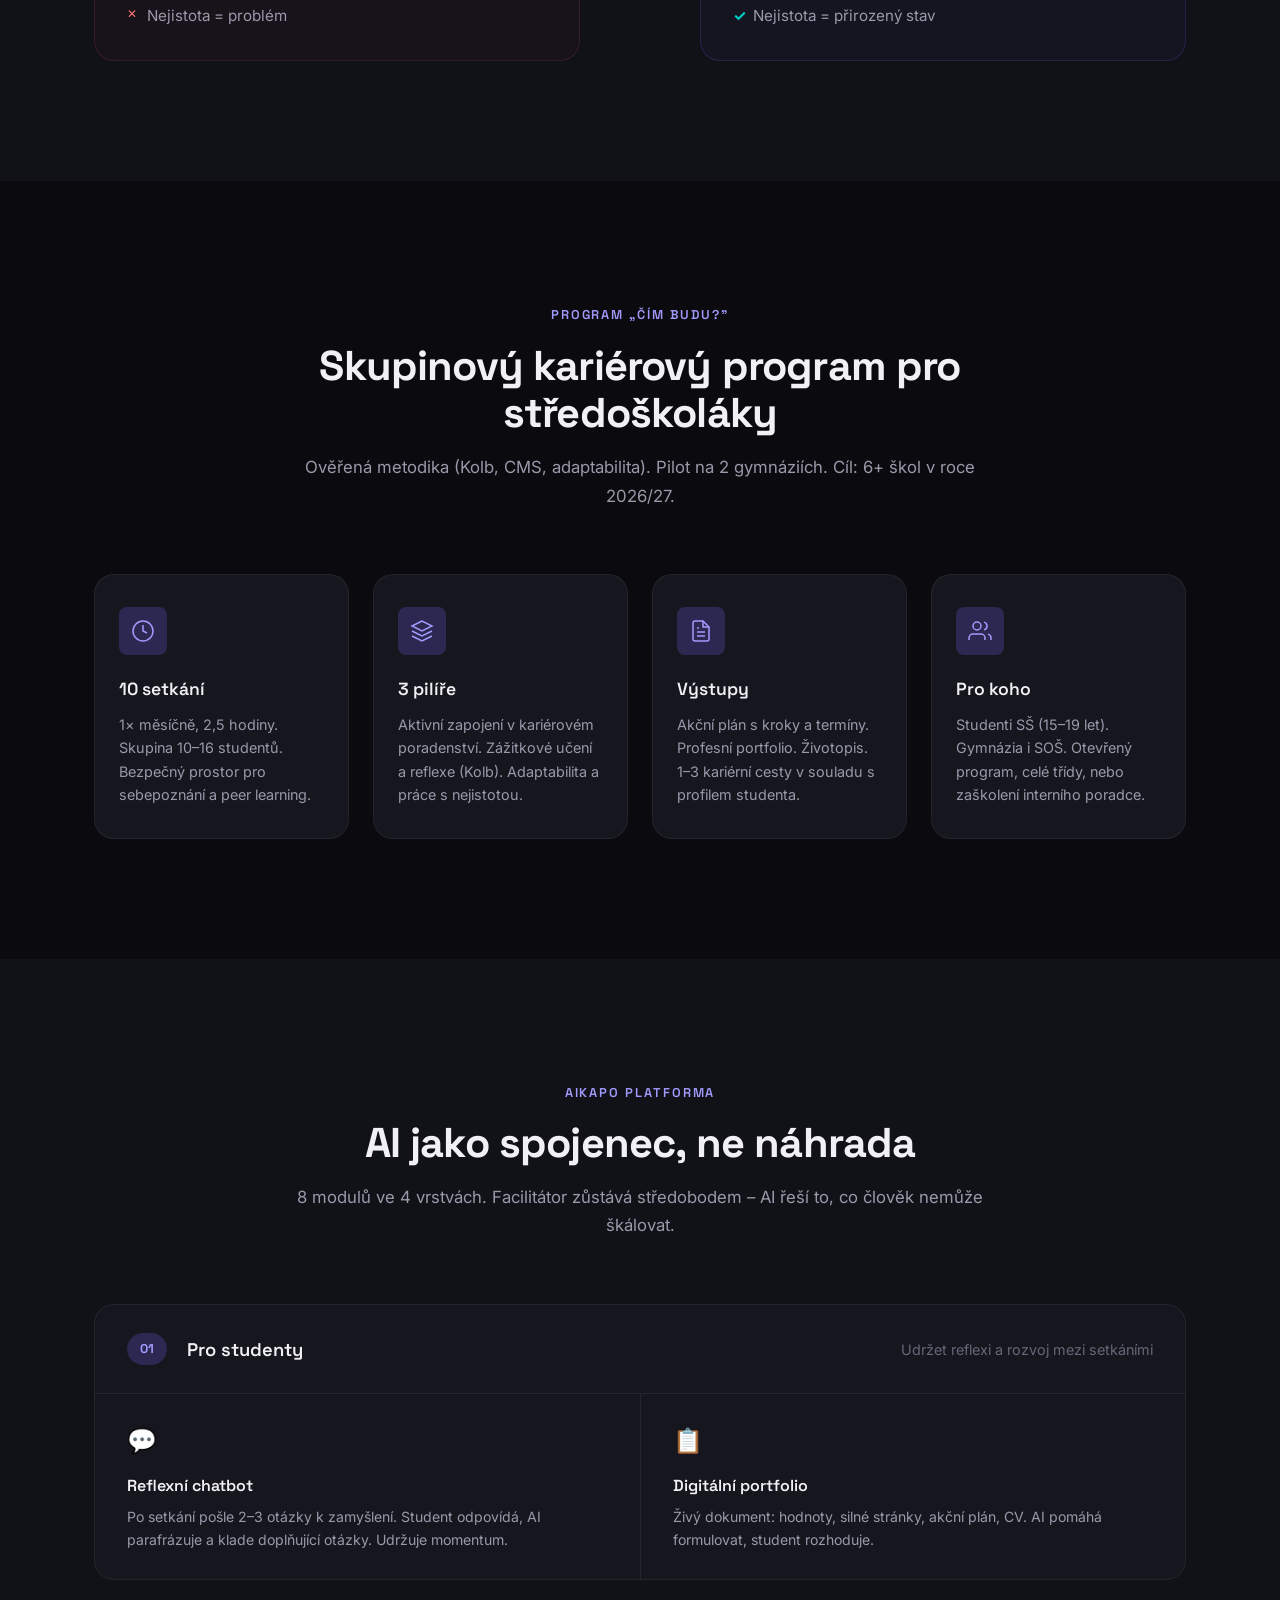
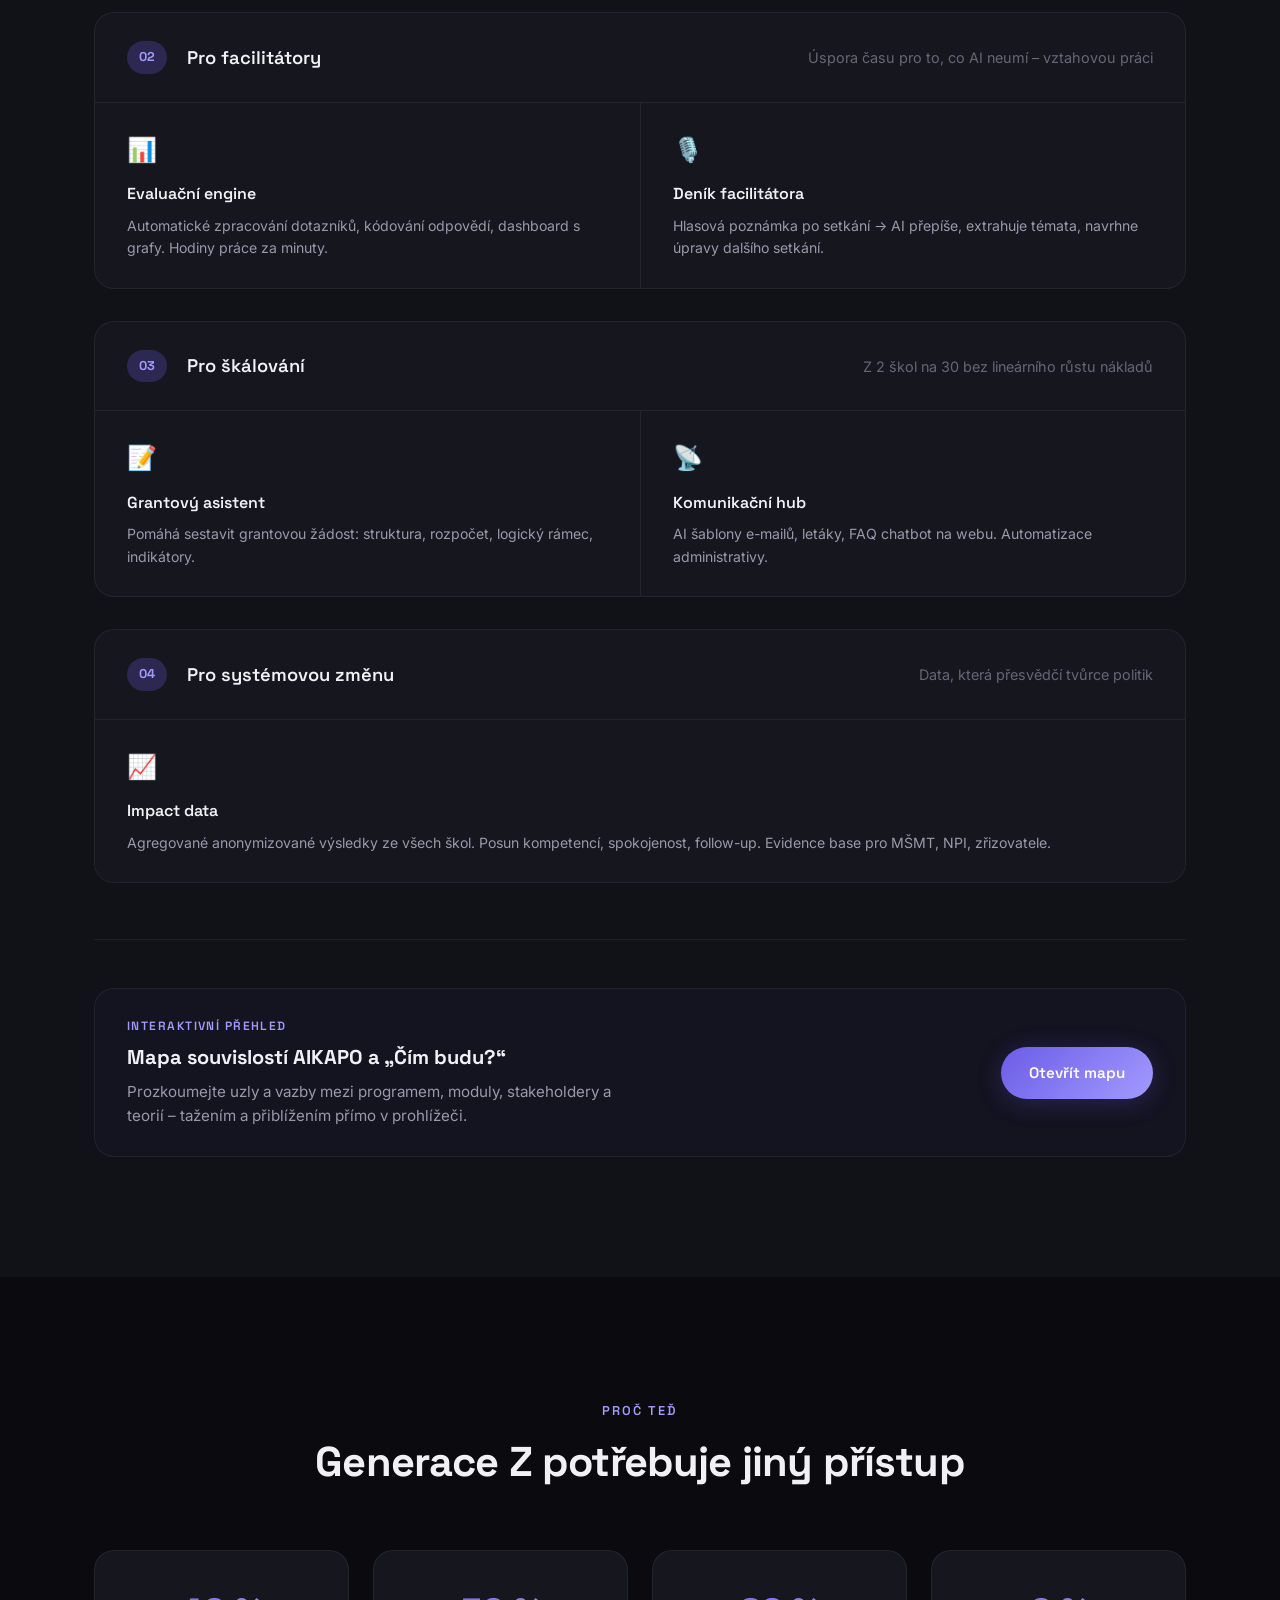
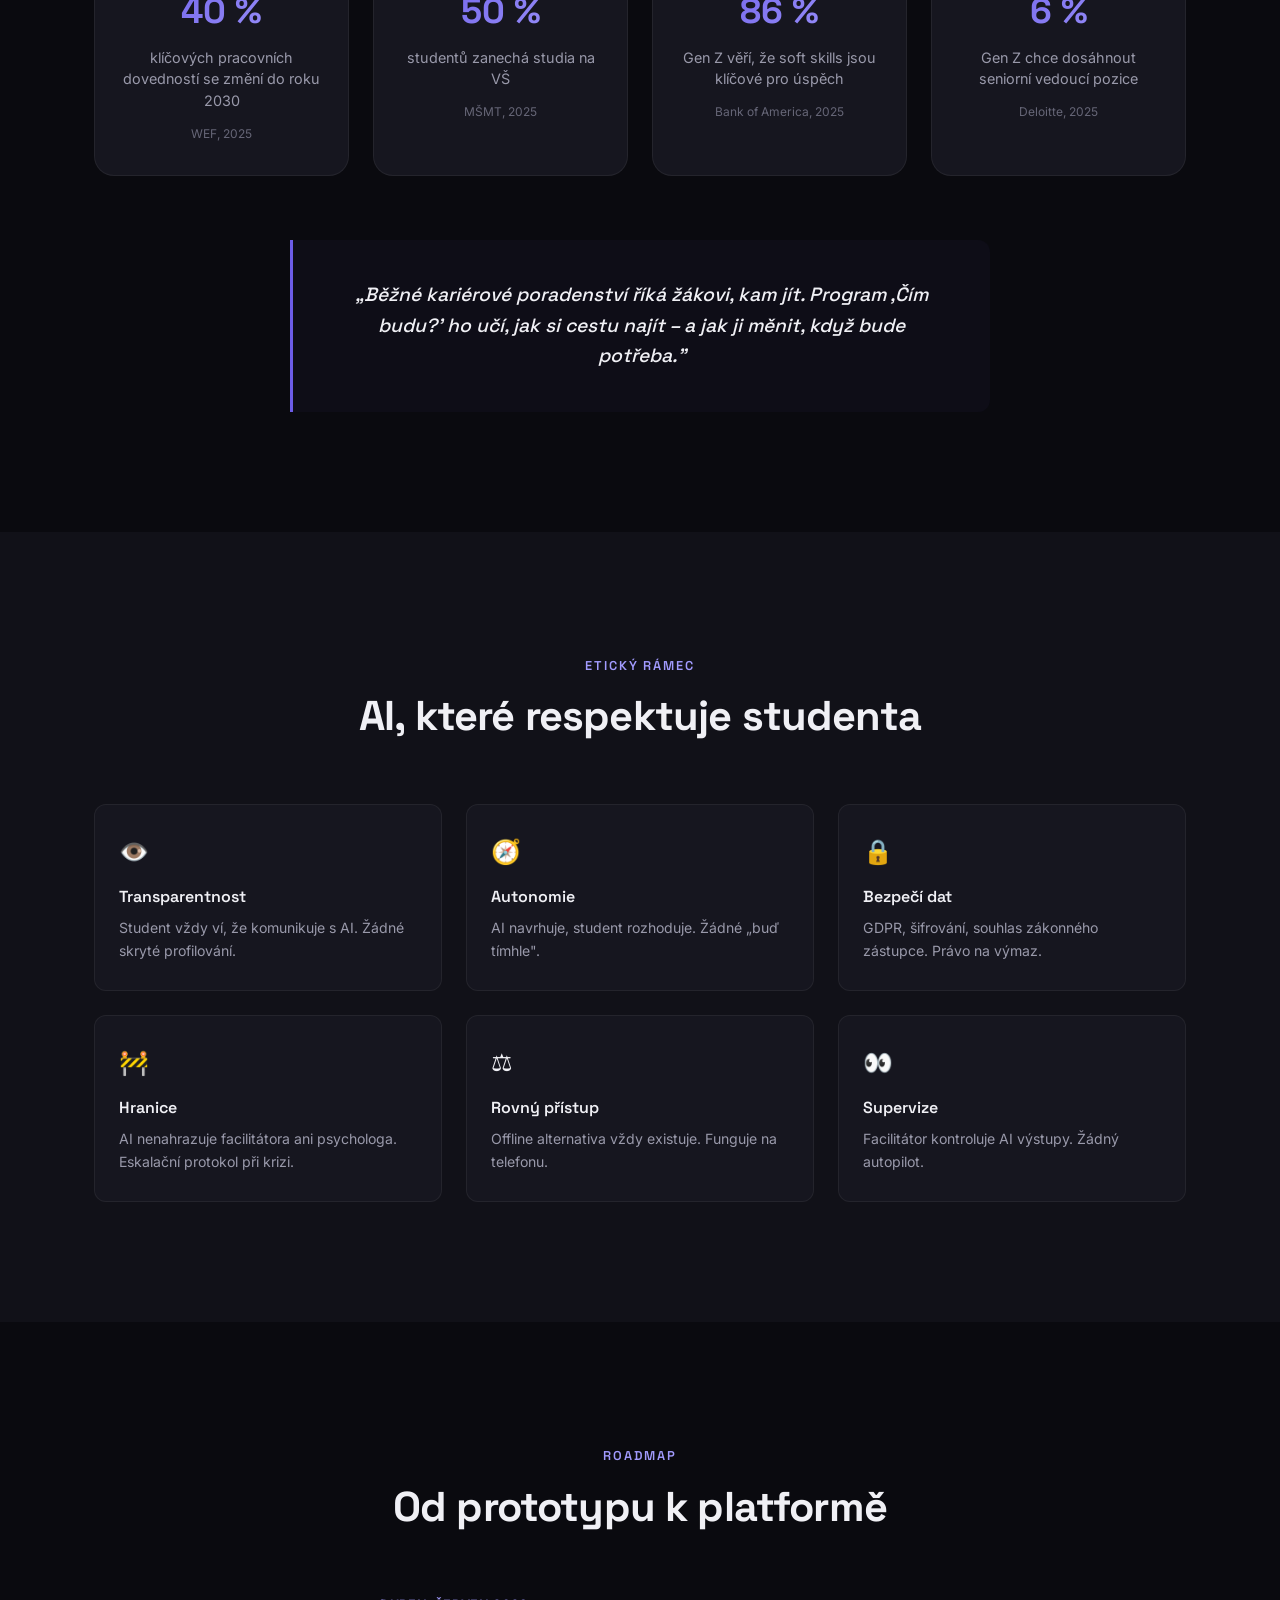
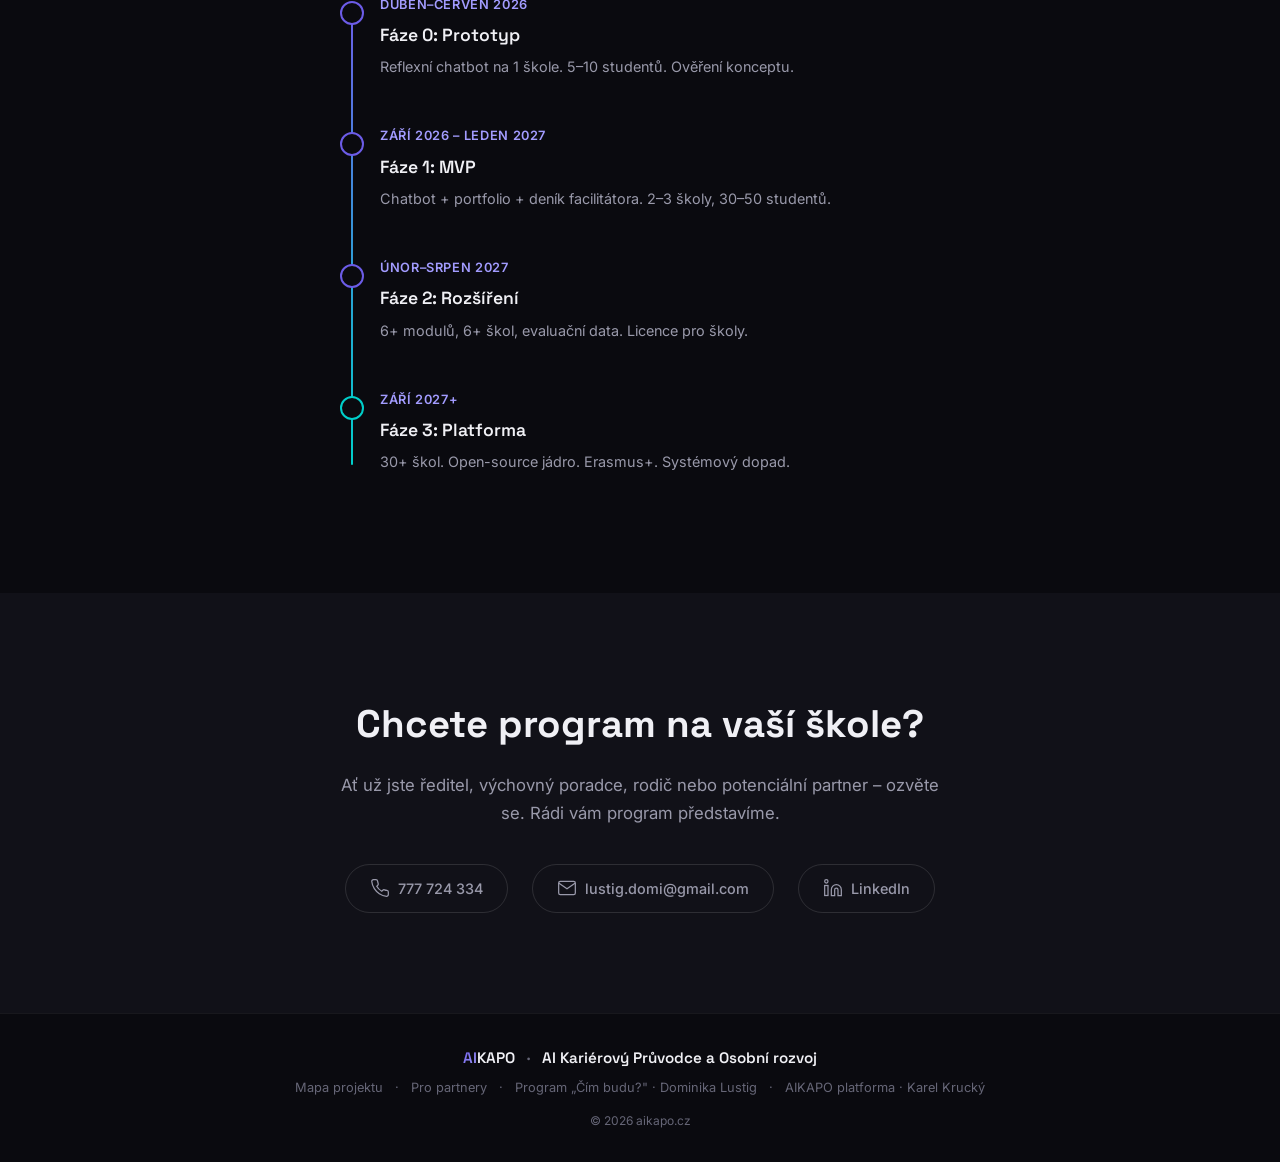
==== commit bc3886c7: "Sync AIKAPO/web: Knowledge Graph ve webu, mapa v menu a teaser Aktualizace landing (A/B/C), partneri" ====
--- a/index.html
+++ b/index.html
@@ -17,10 +17,17 @@
 
 <body>
 
+  <div class="alt-switcher" role="navigation" aria-label="Vizuální návrhy webu">
+    <span class="alt-switcher__label">Návrh</span>
+    <a href="index.html" aria-current="page">A · fialová</a>
+    <a href="index-alt-les.html">B · les &amp; jantar</a>
+    <a href="index-alt-svetly.html">C · světlý</a>
+  </div>
+
   <!-- NAV -->
   <nav class="nav" id="nav">
     <div class="nav__inner">
-      <a href="#" class="nav__logo">
+      <a href="index.html" class="nav__logo">
         <span class="nav__logo-ai">AI</span>KAPO
       </a>
       <div class="nav__links">
@@ -28,6 +35,8 @@
         <a href="#program">Program</a>
         <a href="#moduly">AI moduly</a>
         <a href="#cisla">Čísla</a>
+        <a href="Knowledge-Graph-AIKAPO.html">Mapa projektu</a>
+        <a href="partneri.html">Pro partnery</a>
         <a href="#kontakt" class="btn btn--sm">Kontakt</a>
       </div>
       <button class="nav__burger" id="burger" aria-label="Menu">
@@ -39,6 +48,8 @@
       <a href="#program">Program</a>
       <a href="#moduly">AI moduly</a>
       <a href="#cisla">Čísla</a>
+      <a href="Knowledge-Graph-AIKAPO.html">Mapa projektu</a>
+      <a href="partneri.html">Pro partnery</a>
       <a href="#kontakt">Kontakt</a>
     </div>
   </nav>
@@ -284,6 +295,18 @@
           </div>
         </div>
       </div>
+
+      <div class="kg-teaser fade-up" id="mapa">
+        <div class="kg-teaser__inner">
+          <div class="kg-teaser__text">
+            <span class="kg-teaser__label">Interaktivní přehled</span>
+            <h3 class="kg-teaser__title">Mapa souvislostí AIKAPO a „Čím budu?“</h3>
+            <p class="kg-teaser__desc">Prozkoumejte uzly a vazby mezi programem, moduly, stakeholdery a teorií –
+              tažením a přiblížením přímo v prohlížeči.</p>
+          </div>
+          <a href="Knowledge-Graph-AIKAPO.html" class="btn btn--primary kg-teaser__btn">Otevřít mapu</a>
+        </div>
+      </div>
     </div>
   </section>
 
@@ -454,6 +477,10 @@
         <span>AI Kariérový Průvodce a Osobní rozvoj</span>
       </div>
       <div class="footer__meta">
+        <a href="Knowledge-Graph-AIKAPO.html">Mapa projektu</a>
+        <span class="footer__sep">·</span>
+        <a href="partneri.html">Pro partnery</a>
+        <span class="footer__sep">·</span>
         <span>Program „Čím budu?" · Dominika Lustig</span>
         <span class="footer__sep">·</span>
         <span>AIKAPO platforma · Karel Krucký</span>
--- a/style.css
+++ b/style.css
@@ -17,6 +17,10 @@
   --accent-light: #a29bfe;
   --accent-glow: rgba(108, 92, 231, 0.25);
   --accent-gradient: linear-gradient(135deg, #6c5ce7, #a29bfe);
+  --accent-tint-08: rgba(108, 92, 231, 0.08);
+  --accent-tint-05: rgba(108, 92, 231, 0.05);
+  --accent-tint-border: rgba(108, 92, 231, 0.2);
+  --accent-tint-04: rgba(108, 92, 231, 0.04);
 
   --green: #00cec9;
   --green-glow: rgba(0, 206, 201, 0.2);
@@ -33,6 +37,8 @@
 
   --max-width: 1140px;
   --section-pad: 120px;
+
+  --nav-scrolled-bg: rgba(10, 10, 15, 0.85);
 }
 
 *,
@@ -86,7 +92,7 @@
 }
 
 .nav--scrolled {
-  background: rgba(10, 10, 15, 0.85);
+  background: var(--nav-scrolled-bg);
   backdrop-filter: blur(20px);
   box-shadow: 0 1px 0 var(--border);
 }
@@ -315,7 +321,7 @@
   color: var(--accent-light);
   font-weight: 500;
   margin-bottom: 28px;
-  background: rgba(108, 92, 231, 0.08);
+  background: var(--accent-tint-08);
 }
 
 .hero__title {
@@ -482,8 +488,8 @@
 }
 
 .compare__col--new {
-  background: rgba(108, 92, 231, 0.05);
-  border-color: rgba(108, 92, 231, 0.2);
+  background: var(--accent-tint-05);
+  border-color: var(--accent-tint-border);
 }
 
 .compare__heading {
@@ -686,6 +692,57 @@
   line-height: 1.6;
 }
 
+/* ---- KNOWLEDGE GRAPH TEASER ---- */
+
+.kg-teaser {
+  margin-top: 56px;
+  padding-top: 48px;
+  border-top: 1px solid var(--border);
+}
+
+.kg-teaser__inner {
+  display: flex;
+  flex-wrap: wrap;
+  align-items: center;
+  justify-content: space-between;
+  gap: 28px;
+  padding: 28px 32px;
+  border-radius: var(--radius-lg);
+  border: 1px solid var(--border);
+  background: var(--accent-tint-04);
+}
+
+.kg-teaser__label {
+  display: block;
+  font-family: var(--font-display);
+  font-size: 0.75rem;
+  font-weight: 600;
+  text-transform: uppercase;
+  letter-spacing: 0.12em;
+  color: var(--accent-light);
+  margin-bottom: 8px;
+}
+
+.kg-teaser__title {
+  font-family: var(--font-display);
+  font-size: 1.25rem;
+  font-weight: 700;
+  line-height: 1.25;
+  margin-bottom: 10px;
+}
+
+.kg-teaser__desc {
+  font-size: 0.95rem;
+  color: var(--text-secondary);
+  line-height: 1.6;
+  max-width: 520px;
+  margin: 0;
+}
+
+.kg-teaser__btn {
+  flex-shrink: 0;
+}
+
 /* ---- STATS GRID ---- */
 
 .stats-grid {
@@ -741,7 +798,7 @@
   padding: 40px;
   border-left: 3px solid var(--accent);
   border-radius: 0 var(--radius) var(--radius) 0;
-  background: rgba(108, 92, 231, 0.04);
+  background: var(--accent-tint-04);
 }
 
 .quote p {
@@ -952,6 +1009,346 @@
   margin-top: 4px;
 }
 
+/* ---- PARTNER PAGE + PROTOTYPE BANNER ---- */
+
+.prototype-banner {
+  position: fixed;
+  top: 0;
+  left: 0;
+  right: 0;
+  z-index: 101;
+  background: linear-gradient(90deg, rgba(225, 112, 85, 0.25), rgba(108, 92, 231, 0.2));
+  border-bottom: 1px solid rgba(225, 112, 85, 0.35);
+  padding: 8px 24px;
+  text-align: center;
+  font-size: 0.8rem;
+  color: var(--text-secondary);
+  line-height: 1.4;
+}
+
+.prototype-banner strong {
+  color: #fab1a0;
+  font-weight: 600;
+}
+
+body.has-prototype-banner .nav {
+  top: 44px;
+}
+
+body.has-prototype-banner .hero,
+body.has-prototype-banner .hero--compact {
+  padding-top: 140px;
+}
+
+.hero--compact {
+  min-height: auto;
+  padding-bottom: 64px;
+}
+
+.hero--compact .hero__title {
+  font-size: clamp(1.85rem, 4.5vw, 2.75rem);
+}
+
+.hero--compact .hero__stats {
+  margin-top: 40px;
+}
+
+.partner-intro {
+  max-width: 720px;
+  margin: 0 auto;
+  text-align: center;
+  font-size: 1.05rem;
+  color: var(--text-secondary);
+  line-height: 1.75;
+}
+
+.budget-table-wrap {
+  overflow-x: auto;
+  border-radius: var(--radius-lg);
+  border: 1px solid var(--border);
+  background: var(--bg-card);
+}
+
+.budget-table {
+  width: 100%;
+  border-collapse: collapse;
+  font-size: 0.9rem;
+}
+
+.budget-table th,
+.budget-table td {
+  padding: 14px 18px;
+  text-align: left;
+  border-bottom: 1px solid var(--border);
+}
+
+.budget-table th {
+  font-family: var(--font-display);
+  font-weight: 600;
+  color: var(--accent-light);
+  font-size: 0.8rem;
+  text-transform: uppercase;
+  letter-spacing: 0.06em;
+}
+
+.budget-table tr:last-child td {
+  border-bottom: none;
+}
+
+.budget-table .num {
+  text-align: right;
+  font-variant-numeric: tabular-nums;
+  color: var(--text-primary);
+}
+
+.budget-note {
+  margin-top: 16px;
+  font-size: 0.85rem;
+  color: var(--text-muted);
+  line-height: 1.6;
+}
+
+.benefits-list {
+  list-style: none;
+  max-width: 640px;
+  margin: 0 auto;
+}
+
+.benefits-list li {
+  padding: 12px 0 12px 36px;
+  position: relative;
+  color: var(--text-secondary);
+  border-bottom: 1px solid var(--border);
+}
+
+.benefits-list li:last-child {
+  border-bottom: none;
+}
+
+.benefits-list li::before {
+  content: '✓';
+  position: absolute;
+  left: 0;
+  color: var(--green);
+  font-weight: 700;
+}
+
+.media-row {
+  display: grid;
+  grid-template-columns: repeat(auto-fill, minmax(280px, 1fr));
+  gap: 20px;
+}
+
+.media-card {
+  padding: 22px;
+  border-radius: var(--radius);
+  border: 1px solid var(--border);
+  background: var(--bg-card);
+  transition: border-color 0.25s;
+}
+
+.media-card:hover {
+  border-color: var(--border-hover);
+}
+
+.media-card__src {
+  font-size: 0.75rem;
+  font-weight: 600;
+  text-transform: uppercase;
+  letter-spacing: 0.06em;
+  color: var(--accent-light);
+  margin-bottom: 8px;
+}
+
+.media-card__title {
+  font-family: var(--font-display);
+  font-size: 1rem;
+  font-weight: 600;
+  margin-bottom: 8px;
+  line-height: 1.35;
+}
+
+.media-card__text {
+  font-size: 0.88rem;
+  color: var(--text-secondary);
+  line-height: 1.55;
+  margin-bottom: 12px;
+}
+
+.media-card__link {
+  font-size: 0.85rem;
+  font-weight: 600;
+  color: var(--accent-light);
+}
+
+.media-card__link:hover {
+  text-decoration: underline;
+}
+
+.media-card__link--pending {
+  color: var(--text-muted);
+  cursor: default;
+  font-weight: 500;
+}
+
+.media-card__link--pending:hover {
+  text-decoration: none;
+}
+
+.profile-card {
+  display: flex;
+  gap: 28px;
+  align-items: flex-start;
+  max-width: 700px;
+  margin: 0 auto;
+  padding: 32px;
+  border-radius: var(--radius-lg);
+  border: 1px solid var(--border);
+  background: var(--bg-card);
+  flex-wrap: wrap;
+}
+
+.profile-card__avatar {
+  width: 88px;
+  height: 88px;
+  border-radius: 50%;
+  background: var(--accent-gradient);
+  display: flex;
+  align-items: center;
+  justify-content: center;
+  font-family: var(--font-display);
+  font-size: 2rem;
+  font-weight: 700;
+  color: #fff;
+  flex-shrink: 0;
+}
+
+.profile-card__body h3 {
+  font-family: var(--font-display);
+  font-size: 1.25rem;
+  margin-bottom: 8px;
+}
+
+.profile-card__body p {
+  font-size: 0.95rem;
+  color: var(--text-secondary);
+  line-height: 1.65;
+}
+
+.profile-card__body a {
+  display: inline-block;
+  margin-top: 12px;
+  font-weight: 600;
+  color: var(--accent-light);
+}
+
+/* FAQ accordion */
+.faq-list {
+  max-width: 720px;
+  margin: 0 auto;
+}
+
+.faq-item {
+  border: 1px solid var(--border);
+  border-radius: var(--radius-sm);
+  margin-bottom: 10px;
+  background: var(--bg-card);
+  overflow: hidden;
+}
+
+.faq-q {
+  width: 100%;
+  display: flex;
+  align-items: center;
+  justify-content: space-between;
+  gap: 16px;
+  padding: 18px 20px;
+  background: none;
+  border: none;
+  color: var(--text-primary);
+  font-family: var(--font-display);
+  font-size: 1rem;
+  font-weight: 600;
+  text-align: left;
+  cursor: pointer;
+  transition: background 0.2s;
+}
+
+.faq-q:hover {
+  background: var(--bg-card-hover);
+}
+
+.faq-q::after {
+  content: '+';
+  font-size: 1.25rem;
+  color: var(--accent-light);
+  flex-shrink: 0;
+  transition: transform 0.25s;
+}
+
+.faq-item--open .faq-q::after {
+  transform: rotate(45deg);
+}
+
+.faq-a {
+  max-height: 0;
+  overflow: hidden;
+  transition: max-height 0.35s ease;
+}
+
+.faq-item--open .faq-a {
+  max-height: 720px;
+}
+
+.faq-a-inner {
+  padding: 0 20px 20px;
+  font-size: 0.92rem;
+  color: var(--text-secondary);
+  line-height: 1.65;
+}
+
+/* ---- PŘEPÍNAČ ALTERNATIVNÍCH NÁVRHŮ ---- */
+
+.alt-switcher {
+  position: fixed;
+  bottom: 20px;
+  right: 20px;
+  z-index: 99;
+  display: flex;
+  flex-wrap: wrap;
+  align-items: center;
+  gap: 10px 14px;
+  max-width: min(400px, calc(100vw - 40px));
+  padding: 12px 16px;
+  border-radius: var(--radius);
+  background: var(--bg-card);
+  border: 1px solid var(--border);
+  font-size: 0.78rem;
+  box-shadow: 0 10px 40px rgba(0, 0, 0, 0.2);
+}
+
+.alt-switcher__label {
+  color: var(--text-muted);
+  font-weight: 600;
+  text-transform: uppercase;
+  letter-spacing: 0.06em;
+}
+
+.alt-switcher a {
+  color: var(--accent-light);
+  font-weight: 600;
+}
+
+.alt-switcher a:hover {
+  color: var(--text-primary);
+}
+
+.alt-switcher a[aria-current="page"] {
+  color: var(--text-primary);
+  text-decoration: underline;
+  text-underline-offset: 3px;
+}
+
 /* ---- ANIMATIONS ---- */
 
 .fade-up {
@@ -1045,4 +1442,14 @@
     flex-direction: column;
     align-items: center;
   }
-}
+
+  .kg-teaser__inner {
+    flex-direction: column;
+    align-items: stretch;
+  }
+
+  .kg-teaser__btn {
+    width: 100%;
+    justify-content: center;
+  }
+}
